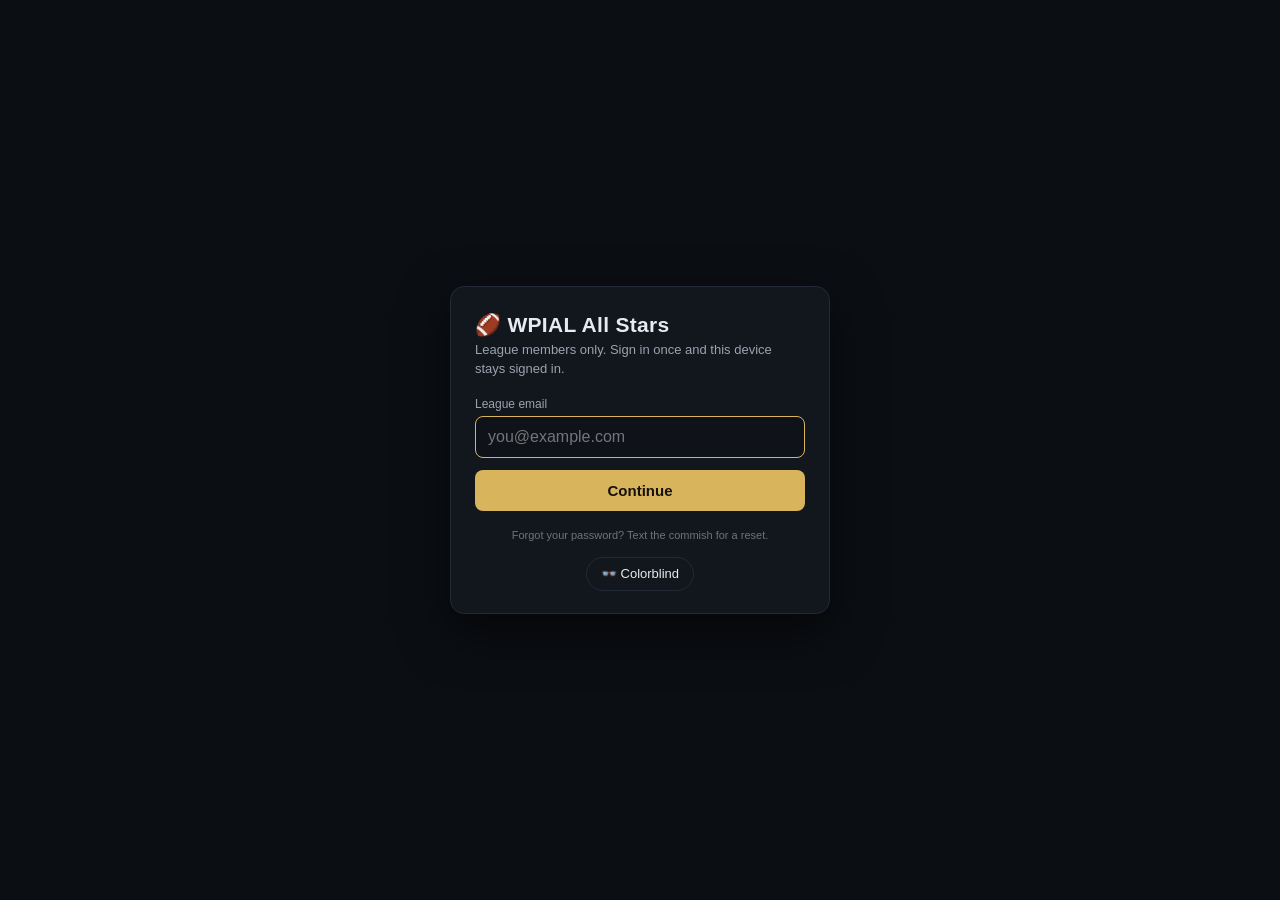
==== board.html @ cf210158 "loadhistory" ====
<!DOCTYPE html>
<html lang="en">
<head>
<meta charset="UTF-8">
<meta name="viewport" content="width=device-width, initial-scale=1.0">
<title>WPIAL All Stars</title>
<!-- theme.css owns every colour token on this site. This page used to define its
     own :root here — orange accent, blue accent2 — which is why the homepage and
     the draft board looked like two different products. Do not re-add one. -->
<link rel="stylesheet" href="theme.css">
<!-- Not deferred, on purpose: it sets html.colorblind before <body> exists, so
     the palette is already right at first paint. -->
<script src="cbmode.js"></script>
<style>
  *{box-sizing:border-box;}
  body{margin:0;background:var(--bg);color:var(--text);font-family:-apple-system,Segoe UI,Roboto,Helvetica,Arial,sans-serif;}
  header{padding:28px 20px 18px;text-align:center;border-bottom:1px solid var(--line);}
  header h1{margin:0;font-size:28px;letter-spacing:0.5px;}
  header p{margin:6px 0 0;color:var(--muted);font-size:14px;}
  nav{display:flex;justify-content:center;gap:6px;flex-wrap:wrap;padding:14px 10px;border-bottom:1px solid var(--line);}
  nav button{background:none;border:1px solid var(--line);color:var(--text);padding:8px 14px;border-radius:20px;font-size:13px;cursor:pointer;}
  nav button.active{background:var(--accent);border-color:var(--accent);color:var(--accent-ink);font-weight:600;}
  section{max-width:1100px;margin:0 auto;padding:24px 16px 60px;display:none;}
  section.active{display:block;}
  h2{font-size:20px;margin:0 0 4px;}
  .sub{color:var(--muted);font-size:13px;margin:0 0 20px;}
  .grid{display:grid;grid-template-columns:repeat(auto-fit,minmax(260px,1fr));gap:16px;}
  .card{background:var(--card);border:1px solid var(--line);border-radius:10px;padding:14px 16px;}
  .card h3{margin:0 0 10px;font-size:16px;border-bottom:1px solid var(--line);padding-bottom:8px;}
  /* The signed-in owner's roster card. --mine-accent is set per card from the franchise
     accent when it clears 3:1 against the card, and falls back to the site accent when it
     does not, so this can never render as an unreadable chip. The word "Your team" — not
     the ring — is what says whose card it is; color never carries meaning alone here. */
  .card.mine{border-color:var(--mine-accent,var(--accent));box-shadow:inset 0 0 0 1px var(--mine-accent,var(--accent));}
  .mine-strip{display:flex;align-items:center;gap:8px;margin:0 0 10px;}
  .mine-chip{flex:0 0 auto;font-size:10px;font-weight:700;letter-spacing:0.6px;text-transform:uppercase;
    padding:2px 8px;border-radius:999px;background:var(--mine-accent,var(--accent));color:var(--mine-ink,var(--accent-ink));}
  .mine-rule{flex:1 1 auto;height:1px;background:var(--mine-accent,var(--accent));opacity:0.4;}
  .row{display:flex;gap:8px;padding:5px 0;font-size:13px;border-bottom:1px solid #1d232b;}
  .row:last-child{border-bottom:none;}
  .rnd{color:var(--muted);width:26px;flex-shrink:0;}
  .players{flex:1;display:flex;flex-wrap:wrap;gap:4px;}
  .players.conflict{background:var(--conflict);border:1px dashed var(--conflict-line);border-radius:6px;padding:2px 6px;}
  .player{cursor:pointer;padding:2px 6px;border-radius:5px;transition:background .15s;}
  .player:hover{background:#22282f;}
  .player.pinged{background:var(--accent);color:var(--accent-ink);font-weight:600;}
  .empty{color:#4a525c;font-style:italic;}
/* Week navigator. The selected pill is FILLED and the live week keeps a ● glyph whether or
   not it is selected — both readable in greyscale, per the site rule that colour never
   carries meaning alone. The arrows sit together beside the label rather than being pushed to
   opposite edges, which on a wide card puts a thumb-width control a screen from its pair. */
.wknav{display:flex;flex-direction:column;gap:8px;margin-top:14px;}
.wknav-top{display:flex;align-items:center;gap:8px;}
.wknav-top b{font-size:15px;min-width:76px;}
.wknav-top button{background:none;border:1px solid var(--line);color:var(--text);
  border-radius:6px;padding:3px 10px;font-size:14px;line-height:1.3;cursor:pointer;}
.wknav-top button:hover:not([disabled]){border-color:var(--accent);}
.wknav-top button[disabled]{opacity:.3;cursor:default;}
.wknav-top button:focus-visible,.wkpill:focus-visible{outline:2px solid var(--accent2);outline-offset:2px;}
.wknav-note{font-size:11.5px;color:var(--muted);}
.wkpills{display:flex;gap:6px;overflow-x:auto;padding-bottom:2px;scrollbar-width:none;}
.wkpills::-webkit-scrollbar{display:none;}
.wkpill{flex:0 0 auto;background:none;border:1px solid var(--line);color:var(--text);
  border-radius:20px;padding:4px 11px;font-size:12.5px;cursor:pointer;white-space:nowrap;}
.wkpill.on{background:var(--accent);border-color:var(--accent);color:var(--accent-ink);font-weight:700;}
.wkpill .liveglyph{font-size:9px;vertical-align:middle;margin-right:3px;}
.spotlight-grid{display:grid;grid-template-columns:repeat(auto-fit,minmax(220px,1fr));gap:10px;margin-top:10px;}
/* The card wears the two franchises. Two stacked background images: the owners' colors
   split underneath, a scrim over the top. The scrim is not decoration — it is what holds
   --text and --muted at their designed contrast no matter which two colors collide here, so
   a pale gold and a near-black can share a card without either washing the score out.
   Bryan's call to let identity take the backdrop; see the build doc on memo 5.3, which
   lists card backgrounds as a never. */
.spotlight{border:1px solid var(--line);border-radius:8px;padding:10px 12px;
  background-image:
    linear-gradient(180deg,rgba(13,17,23,.78),rgba(13,17,23,.91)),
    linear-gradient(100deg,var(--ca,#11151b) 0 42%,var(--cb,#11151b) 58% 100%);}
.spotlight-row{display:flex;justify-content:space-between;align-items:center;font-size:14px;padding:3px 0;gap:8px;}
.spotlight-row .nm{font-weight:600;}
.spotlight-row .sc{color:var(--muted);font-variant-numeric:tabular-nums;}
.spotlight-row.final .sc{color:var(--text);font-weight:600;}
.spotlight-vs{text-align:center;color:var(--muted);font-size:11px;margin:2px 0;}
.spotlight-top{font-size:11px;color:var(--muted);margin-top:2px;}
  .spotlight-h2h{font-size:11px;color:var(--muted);margin-top:6px;padding-top:6px;border-top:1px dashed var(--line);text-align:center;}
  /* GOTCHA 32: an <a class="spotlight"> inherits `a{color:var(--accent2)}` and repaints
     every team name gold, which reads as "these are all links" and fights the ✓ winner
     mark. Reset the inherited link paint and carry the affordance on the hover border
     plus the caption below instead. */
  a.spotlight-link{display:block;color:inherit;text-decoration:none;transition:border-color .12s ease;}
  a.spotlight-link:hover{border-color:var(--accent);}
  a.spotlight-link:focus-visible{outline:2px solid var(--accent2);outline-offset:2px;}
  .spotlight-go{margin-top:7px;padding-top:6px;border-top:1px dashed var(--line);
    text-align:center;font-size:10.5px;letter-spacing:.6px;color:var(--accent2);}
  /* ---- Projected-winner jerseys ----
     The jersey is the projection: the bigger one is the favorite. Size is a real visual
     channel, but it is never the ONLY channel — the percentage is always printed next to
     it, so the call is readable at a glance and unambiguous when you look. */
  .spot-kits{display:flex;align-items:flex-end;justify-content:center;gap:26px;
             margin:2px 0 8px;min-height:86px;}
  .spot-kit{display:flex;flex-direction:column;align-items:center;gap:3px;width:72px;}
  .spot-kit .kit{display:block;}
  .spot-kit.lost{opacity:.4;filter:saturate(.3);}
  /* Compact field — the same object as the matchup header, at card scale. End zones are the
     owners' colors (identity); the ball is the probability (state). Nothing here is
     color-only: the percentage and the team are printed underneath. */
  .spot-field{display:flex;height:20px;border-radius:5px;overflow:hidden;
              border:1px solid rgba(255,255,255,.16);margin:0 0 5px;}
  .sez{flex:0 0 12%;min-width:13px;background:var(--sc,#2a3140);}
  .sturf{flex:1 1 auto;position:relative;min-width:0;
         background:repeating-linear-gradient(90deg,transparent 0 calc(10% - 1px),
                    rgba(255,255,255,.18) calc(10% - 1px) 10%),
                    linear-gradient(180deg,#1b3a27,#142c1e);}
  .slos{position:absolute;top:0;bottom:0;width:2px;background:var(--accent);transform:translateX(-1px);}
  .sball{position:absolute;top:50%;transform:translate(-50%,-50%);width:17px;line-height:0;}
  .sball svg{display:block;width:100%;height:auto;}
  .spot-odds{font-size:10.5px;color:var(--muted);text-align:center;margin:0 0 6px;
             font-variant-numeric:tabular-nums;}
  .spot-odds b{color:var(--text);font-weight:700;}
  #history .card{margin-bottom:14px;}
  textarea{width:100%;min-height:140px;background:#0f1319;border:1px dashed var(--line);color:var(--muted);border-radius:8px;padding:12px;font-size:13px;font-family:inherit;}
  #board .card{margin-bottom:12px;}
  .tip-ideas{list-style:none;margin:0 0 10px;padding:0;display:flex;flex-direction:column;gap:4px;}
  .tip-ideas li{font-size:12px;color:var(--muted);font-style:italic;}
  .tip-ideas li::before{content:"\2022  ";color:var(--accent);font-style:normal;}
  .placeholder{color:var(--muted);font-size:13px;line-height:1.6;}
  .badge{display:inline-block;background:var(--accent2);color:#04121f;font-size:11px;font-weight:700;padding:2px 8px;border-radius:10px;margin-left:8px;vertical-align:middle;}
  footer{text-align:center;color:var(--muted);font-size:12px;padding:24px;border-top:1px solid var(--line);}

  .cemetery{display:grid;grid-template-columns:repeat(auto-fit,minmax(200px,1fr));gap:20px;padding:10px 0 4px;}
  .tombstone{background:linear-gradient(180deg,#3a3f47,#2c3036);border:1px solid #454b53;border-radius:50px 50px 8px 8px;padding:24px 16px 18px;text-align:center;position:relative;box-shadow:inset 0 0 0 1px rgba(255,255,255,0.03);}
  .tombstone .rip{font-size:10px;letter-spacing:2px;color:#8b9099;margin-bottom:8px;}
  .tombstone .stone-name{font-size:15px;font-weight:500;color:var(--text);margin-bottom:10px;line-height:1.4;}
  .tombstone .stone-line{width:32px;height:1px;background:#565c65;margin:0 auto 10px;}
  .tombstone .stone-detail{font-size:11px;color:var(--muted);line-height:1.7;}
  .tombstone .stone-wins{font-size:18px;font-weight:500;color:#c9cdd3;margin:6px 0;}
  .tombstone::before{content:"";position:absolute;bottom:-10px;left:50%;transform:translateX(-50%);width:60%;height:10px;background:#1a1d21;border-radius:50%;filter:blur(2px);opacity:0.5;}

  .ribbon{margin:8px 0 0;padding:10px 12px;background:#0f1319;border-left:2px solid var(--accent);border-radius:0 8px 8px 0;}
  .ribbon .lineage{font-size:12px;color:var(--muted);line-height:1.6;}
  .ribbon .lineage b{color:var(--text);font-weight:500;}
  .ribbon .honors{margin-top:6px;display:flex;gap:6px;flex-wrap:wrap;}
  .honor{display:inline-flex;align-items:center;gap:4px;font-size:11px;background:#1c2129;border:1px solid var(--line);border-radius:12px;padding:2px 9px;color:#d8b45c;}
  .honor.og{color:#7fc4ff;}

  .feed-profile{display:flex;gap:14px;align-items:center;}
  .feed-avatar{width:56px;height:56px;border-radius:50%;background:linear-gradient(135deg,#f0d488,#c9a24b);display:flex;align-items:center;justify-content:center;font-size:24px;flex-shrink:0;}
  .feed-name{font-size:17px;font-weight:700;display:flex;align-items:center;gap:5px;}
  .feed-check{color:var(--accent2);font-size:14px;}
  .feed-handle{color:var(--muted);font-size:13px;}
  .feed-bio{font-size:13px;color:var(--muted);margin-top:10px;line-height:1.6;}
  .gelly-strip{display:flex;gap:10px;align-items:center;padding:2px 0 18px;}
  .gelly-strip-avatar{width:34px;height:34px;border-radius:50%;background:linear-gradient(135deg,#f0d488,#c9a24b);display:flex;align-items:center;justify-content:center;font-size:14px;flex-shrink:0;}
  .gelly-strip-text{font-size:13px;color:var(--muted);line-height:1.5;}
  .gelly-strip-text b{color:var(--text);font-size:14px;}
  .tip-card{background:var(--card);border:1px solid var(--line);border-radius:10px;padding:14px 16px;margin-bottom:12px;}
  .tip-card summary{cursor:pointer;font-weight:600;font-size:14px;list-style:revert;color:var(--text);}
.tip-card summary::marker{color:var(--accent);}.tip-card[open] summary{margin-bottom:10px;}.tweet{display:flex;gap:12px;padding:14px 0;border-bottom:1px solid #1d232b;}.tweet:last-child{border-bottom:none;}
  .tweet.threaded{border-bottom:none;padding:0 0 2px;}
  .tweet-avatar{width:38px;height:38px;border-radius:50%;background:linear-gradient(135deg,#f0d488,#c9a24b);flex-shrink:0;display:flex;align-items:center;justify-content:center;font-size:16px;}
  .tweet-col{display:flex;flex-direction:column;align-items:center;flex-shrink:0;}
  .tweet-connector{width:2px;flex:1;background:var(--line);margin:4px 0;min-height:14px;}
  .tweet-body{flex:1;min-width:0;}
  .tweet-head{display:flex;gap:6px;align-items:center;flex-wrap:wrap;font-size:13px;}
  .tweet-head b{color:var(--text);}
  .tweet-head .handle,.tweet-head .time{color:var(--muted);}
  .tweet-text{font-size:14px;line-height:1.5;margin:4px 0 8px;}
  .tweet-stats{display:flex;gap:22px;color:var(--muted);font-size:12px;}
  .thread-tag{font-size:11px;letter-spacing:.5px;text-transform:uppercase;color:var(--accent);font-weight:700;margin-bottom:12px;}
  .thread-tag.muted{color:var(--muted);}

  .tip-fab{position:fixed;bottom:22px;right:22px;width:56px;height:56px;border-radius:50%;background:var(--accent);color:var(--accent-ink);border:none;font-size:24px;cursor:pointer;box-shadow:0 4px 16px rgba(0,0,0,0.45);z-index:500;display:flex;align-items:center;justify-content:center;transition:transform .15s;}
  /* [hidden] loses to display:flex, so it has to be said explicitly. */
  .tip-fab[hidden]{display:none;}
  .tip-fab:hover{transform:scale(1.08);}
  .tip-fab:active{transform:scale(0.96);}
  .modal-overlay{position:fixed;inset:0;background:rgba(0,0,0,0.6);display:none;align-items:center;justify-content:center;z-index:600;padding:20px;}
  .modal-overlay.open{display:flex;}
  /* max-height + its own scroll, rather than overflow on the overlay: the overlay is a
     centering flex container, and a flex item taller than an `align-items:center` parent
     overflows in BOTH directions with the top unreachable even when the parent scrolls.
     Capping the card keeps centering honest and lets the card scroll inside itself.
     Without this, a phone in landscape (~300px of viewport against a ~350px card) clipped
     the × off the top and the Submit tip button off the bottom, with no way to reach
     either — the tip could be typed and never sent. */
  .modal-card{background:var(--card);border:1px solid var(--line);border-radius:12px;padding:20px;max-width:440px;width:100%;position:relative;max-height:calc(100vh - 40px);overflow-y:auto;}
  .modal-card h3{margin:0 0 8px;font-size:16px;}
  .modal-close{position:absolute;top:10px;right:12px;background:none;border:none;color:var(--muted);font-size:22px;line-height:1;cursor:pointer;padding:4px;}
  .modal-close:hover{color:var(--text);}.quote-block{border:1px solid var(--line);border-radius:10px;padding:10px 12px;margin:6px 0 8px;background:#0f1319;}.quote-label{font-size:11px;color:var(--muted);text-transform:uppercase;letter-spacing:.4px;margin-bottom:4px;font-weight:700;}.quote-text{font-size:13px;color:var(--text);line-height:1.5;font-style:italic;}
.feed-skeleton{padding:2px 0;}
.skel-row{display:flex;gap:10px;padding:14px 16px;border-bottom:1px solid var(--line);}
.skel-row:last-child{border-bottom:none;}
.skel-avatar{width:36px;height:36px;border-radius:50%;flex-shrink:0;background:linear-gradient(90deg,#1d232b 25%,#262d37 37%,#1d232b 63%);background-size:400% 100%;animation:skel-shimmer 1.4s ease infinite;}
.skel-lines{flex:1;display:flex;flex-direction:column;gap:8px;justify-content:center;}
.skel-line{height:10px;border-radius:5px;background:linear-gradient(90deg,#1d232b 25%,#262d37 37%,#1d232b 63%);background-size:400% 100%;animation:skel-shimmer 1.4s ease infinite;}
.skel-line.w40{width:40%;}
.skel-line.w60{width:60%;}
.skel-line.w90{width:90%;}
@keyframes skel-shimmer{0%{background-position:100% 0;}100%{background-position:0 0;}}

  .wire-card{background:#f5f1e6;border:1px solid #c9c2ae;border-radius:10px;margin-bottom:12px;padding:22px 26px;color:#1c2333;font-family:Georgia,'Times New Roman',serif;}
  .wire-masthead{text-align:center;border-bottom:3px double #1c2333;padding-bottom:10px;}
  .wire-brand{font-size:19px;font-weight:700;letter-spacing:2.5px;text-transform:uppercase;color:#1c2333;}
  .wire-tagline{font-size:10px;letter-spacing:3px;text-transform:uppercase;color:#8a8266;margin-top:4px;}
  .wire-dateline{display:flex;justify-content:space-between;align-items:center;font-size:11px;text-transform:uppercase;letter-spacing:1.5px;color:#6d6650;border-bottom:1px solid #c9c2ae;padding:8px 0;margin-bottom:14px;}
  .wire-edition{background:#1c2333;color:#f5f1e6;padding:2px 10px;font-size:10px;letter-spacing:2px;}
  .wire-title{font-size:19px;font-weight:700;line-height:1.3;margin:0 0 12px;color:#1c2333;}
  .wire-body p{font-size:14px;line-height:1.65;margin:0 0 12px;}
  .wire-body strong{color:#7a1f1f;}
  .wire-body a{color:#7a1f1f;}
  .wire-body hr{border:0;border-top:1px solid #c9c2ae;margin:16px 0;}
  .wire-sources{font-size:11px;color:#8a8266;border-top:1px solid #c9c2ae;padding-top:8px;margin-top:14px;line-height:1.6;}
  .wire-archive{text-align:center;margin-top:12px;}
  .wire-archive button{font-family:inherit;background:none;border:1px solid #1c2333;color:#1c2333;padding:6px 18px;letter-spacing:1.5px;text-transform:uppercase;font-size:10px;cursor:pointer;border-radius:0;}

  @media (max-width:700px){.team-logo-badge{width:26px;height:26px;margin-right:6px;}}

  .player.keeper{border:1px solid #d8b45c;background:#2a230f;color:#e8c97a;font-weight:600;border-radius:6px;}
  .player.keeper::before{content:"\2B50 ";font-size:10px;}
.team-logo-badge{display:inline-flex;vertical-align:middle;margin-right:8px;width:30px;height:30px;flex-shrink:0;}
    .team-logo-badge svg{width:100%;height:100%;display:block;}

  /* ---- Rules tab ----
     Every article of the constitution is a <details>, closed by default. On a
     phone the whole thing is then a short list of headings instead of six
     screens of legalese, and <details> is native — no JS, keyboard-operable and
     findable by the browser's own find-on-page. */
  .rules-note{background:var(--panel2,var(--card));border:1px solid var(--accent);
    border-left:4px solid var(--accent);border-radius:8px;padding:11px 14px;margin:0 0 18px;
    font-size:13.5px;line-height:1.5;}
  .rules-card{margin-bottom:16px;}
  .rules-card h3{font-size:17px;}
  .rules-h4{font-size:12px;letter-spacing:1.2px;text-transform:uppercase;color:var(--muted);
    margin:20px 0 9px;font-weight:700;}
  .rules-list{margin:0;padding-left:22px;font-size:13.5px;line-height:1.65;}
  .rules-list li{margin-bottom:9px;}
  .rules-list li b{color:var(--accent2);font-weight:600;}
  .rv-grid{display:grid;grid-template-columns:repeat(auto-fill,minmax(112px,1fr));gap:6px;}
  .rv{border:1px solid var(--line);border-radius:6px;padding:5px 9px;font-size:12px;color:var(--muted);}
  .rv b{color:var(--accent);font-size:12.5px;margin-right:6px;}
  .lineup-grid{display:grid;grid-template-columns:repeat(auto-fill,minmax(128px,1fr));gap:7px;}
  .lu{border:1px solid var(--line);border-radius:7px;padding:8px 11px;font-size:13px;font-weight:600;}
  .lu b{color:var(--accent);font-size:16px;margin-right:7px;}
  .lu span{display:block;font-size:10.5px;color:var(--muted);font-weight:400;margin-top:1px;}
  .rules-fine{font-size:11.5px;color:var(--muted);line-height:1.6;margin:11px 0 0;}
  .rules-src{border-top:1px solid var(--line);padding-top:11px;margin-top:18px;}
  .rules-det{border:1px solid var(--line);border-radius:8px;margin-top:9px;overflow:hidden;}
  .rules-det > summary{cursor:pointer;padding:11px 14px;font-size:13.5px;font-weight:600;
    list-style:none;display:flex;align-items:center;gap:9px;}
  .rules-det > summary::-webkit-details-marker{display:none;}
  /* The twisty is a glyph, not a colour — the row has to read closed-vs-open in
     grayscale and in colorblind mode alike. */
  .rules-det > summary::before{content:"\25B8";color:var(--accent);font-size:11px;
    transition:transform .15s ease;display:inline-block;}
  .rules-det[open] > summary::before{transform:rotate(90deg);}
  .rules-det > summary:hover{color:var(--accent2);}
  .rules-det-body{padding:2px 14px 13px;font-size:13px;line-height:1.65;color:var(--text);
    border-top:1px solid var(--line);}
  .rules-det-body p{margin:10px 0;}
  .rules-det-body b{color:var(--accent2);font-weight:600;}
  .rules-det-body ol{padding-left:20px;margin:10px 0;}
  .rules-det-body ol li{margin-bottom:6px;}

  /* ---- Colorblind mode (the Wadi Accessibility Initiative) ----
     The token swap, the toggle's styling and the link-underline rules all moved
     to theme.css, so every page gets them rather than just this one. What stays
     here is only what is specific to this page's own components. */
  body.colorblind .player.keeper{border-color:#F0E442;background:#2b290f;color:#F0E442;}
  body.colorblind .honor{color:#F0E442;}
  body.colorblind .honor.og{color:#56B4E9;}

  #cbGag{position:fixed;inset:0;z-index:900;background:var(--bg);display:none;align-items:center;justify-content:center;text-align:center;padding:24px;cursor:pointer;}
  #cbGag.show{display:flex;}
  .cb-gag-inner{max-width:520px;animation:cbPop .45s cubic-bezier(.18,1.4,.4,1);}
  .cb-gag-inner svg{width:min(320px,80vw);height:auto;display:block;margin:0 auto;}
  .cb-gag-title{font-size:46px;font-weight:800;color:var(--accent);margin:16px 0 8px;letter-spacing:1px;animation:cbShake .5s ease .5s 2;}
  .cb-gag-sub{color:var(--muted);font-size:14px;line-height:1.6;}
  .cb-gag-skip{color:#4a525c;font-size:11px;margin-top:14px;}
  @keyframes cbPop{0%{transform:scale(.6);opacity:0;}100%{transform:scale(1);opacity:1;}}
  @keyframes cbShake{0%,100%{transform:rotate(0);}25%{transform:rotate(-2deg);}75%{transform:rotate(2deg);}}
      /* ---- NFL week card (schedule tab) ---- */
  .nflwk-legend{display:flex;flex-wrap:wrap;gap:8px;align-items:center;font-size:12.5px;color:var(--muted);margin:10px 0 4px;}
  /* Each chip and its label are ONE flex item. They were bare text nodes beside the chips,
     which flex turns into separate anonymous items — so the line could wrap between the O
     chip and the word "Out", which is exactly what it did on a phone. */
  .nflwk-legend .lg{display:inline-flex;align-items:center;gap:5px;white-space:nowrap;}
  .nflwk-slot{margin:16px 2px 8px;font-size:12.5px;font-weight:700;text-transform:uppercase;letter-spacing:.08em;color:var(--muted);}
  .nflwk-game{background:var(--bg);border:1px solid var(--line);border-radius:8px;padding:10px 12px;margin-bottom:10px;}
  .nflwk-head{display:flex;flex-wrap:wrap;gap:4px 10px;align-items:baseline;}
  .nflwk-head b{font-size:16px;}
  .nflwk-head .mt{color:var(--muted);font-size:12.5px;}
  .nflwk-badges{display:flex;flex-wrap:wrap;gap:5px;margin-top:7px;}
  /* minmax(0,1fr), NOT 1fr. `1fr` is shorthand for minmax(auto,1fr), and an `auto` minimum
     floors the track at its min-content width — so one long player row pushed this grid to
     536px inside a 390px phone and clipped the Avail chips off the right edge. The 0 minimum
     lets the track shrink and hands the truncation back to .nm's ellipsis, where it belongs. */
  .nflwk-cols{display:grid;grid-template-columns:minmax(0,1fr) minmax(0,1fr);gap:0 14px;margin-top:8px;}
  @media(max-width:640px){.nflwk-cols{grid-template-columns:minmax(0,1fr);}}
  /* Same reason, one level down: a flex item will not shrink below its content unless told. */
  .nflwk-side{min-width:0;}
  .nflwk-side .tm{font-size:12.5px;font-weight:700;text-transform:uppercase;letter-spacing:.05em;color:var(--muted);margin:6px 0 4px;}
  .nflwk-plr{display:flex;align-items:center;gap:7px;padding:3px 0;font-size:15px;min-height:25px;min-width:0;}
  .nflwk-plr .ps{flex:0 0 34px;font-size:11.5px;font-weight:700;color:var(--muted);}
  .nflwk-plr .nm{flex:1 1 auto;min-width:0;overflow:hidden;text-overflow:ellipsis;white-space:nowrap;}
  .nflwk-plr .ow{font-size:11.5px;color:var(--accent2);max-width:36%;overflow:hidden;text-overflow:ellipsis;white-space:nowrap;}
  /* On a phone 36% of the row turns "Return of The Mac" into "Return of The M…" — which
     names nobody — while squeezing the player's own name. So the row carries BOTH labels and
     the viewport picks one: the full name where it fits, a short form where it does not.
     Truncating to a prefix was the worst of the three options. */
  .nflwk-plr .ow .short{display:none;}
  @media(max-width:640px){
    .nflwk-plr .ow{max-width:88px;}
    .nflwk-plr .ow .full{display:none;}
    .nflwk-plr .ow .short{display:inline;}
  }
  .nflwk-plr.avail .nm,.nflwk-plr.avail .ps{color:var(--muted);}
  .nflwk-plr.out .nm{text-decoration:line-through;opacity:.55;}
  /* colorblind-safe: letters always shown; severity = outline vs solid */
  .nflwk-chip{flex:0 0 auto;font-size:11.5px;font-weight:800;border-radius:4px;padding:0 6px;line-height:18px;}
  .nflwk-chip.q{color:#e6a23c;border:1.5px solid #e6a23c;background:transparent;}
  .nflwk-chip.d{color:#0d1117;background:#e07b39;border:1.5px solid #e07b39;}
  .nflwk-chip.o{color:#fff;background:#b3424a;border:1.5px solid #b3424a;}
  .nflwk-avail{flex:0 0 auto;font-size:10.5px;font-weight:700;color:var(--muted);border:1px dashed var(--muted);border-radius:4px;padding:0 4px;line-height:14px;}
  .nflwk-plr .fp{flex:0 0 auto;font-size:13.5px;font-weight:800;color:var(--text);min-width:34px;text-align:right;}
  .nflwk-plr .fp.proj{color:var(--muted);font-weight:600;}
  .nflwk-plr .fp.proj::before{content:'proj ';font-size:9px;font-weight:600;}
  .nflwk-statline{font-size:11.5px;color:var(--muted);padding:0 0 4px 41px;margin-top:-2px;}
  .nflwk-head .mt.live{color:#3fb950;font-weight:700;}
  .nflwk-slot.live{color:#3fb950;}
  body.colorblind .nflwk-chip.q{color:#F0E442;border-color:#F0E442;}
  body.colorblind .nflwk-chip.d{color:#0d1117;background:#E69F00;border-color:#E69F00;}
  body.colorblind .nflwk-chip.o{color:#fff;background:#D55E00;border-color:#D55E00;}
  body.colorblind .nflwk-plr .ow{color:#56B4E9;}
  /* ---- Standings table ---- */
  .standings-scroll{overflow-x:auto;}
  .standings-table{width:100%;border-collapse:collapse;font-size:15px;white-space:nowrap;}
  .standings-table th{font-size:12px;font-weight:700;text-transform:uppercase;letter-spacing:.05em;color:var(--muted);border-bottom:1px solid var(--line);padding:6px 8px;text-align:right;}
  .standings-table td{padding:7px 8px;border-bottom:1px solid var(--line);text-align:right;}
  .standings-table tr:last-child td{border-bottom:none;}
  .standings-table .tm{text-align:left;font-weight:600;}
  /* Same reasoning as the scoreboard card: the team name must stay --text so the column
     does not read as ten gold links. The underline on hover is the affordance. */
  .standings-table .tm-link{color:inherit;text-decoration:none;}
  .standings-table .tm-link:hover{text-decoration:underline;text-decoration-color:var(--accent2);}
  .standings-table .tm-link:focus-visible{outline:2px solid var(--accent2);outline-offset:2px;}
  .standings-table .rk{text-align:right;color:var(--muted);width:26px;}
  .standings-table td.pos{color:#3fb950;}
  .standings-table td.neg{color:#f85149;}
  .standings-table tbody tr:hover{background:rgba(255,255,255,.03);}
  .standings-legend{display:flex;flex-direction:column;gap:6px;margin-top:12px;padding-top:10px;border-top:1px solid var(--line);font-size:12.5px;color:var(--muted);}
  .standings-legend b{color:var(--text);font-weight:600;}
  .standings-table .th-sub{display:block;font-size:10.5px;font-weight:500;text-transform:none;letter-spacing:0;color:var(--muted);white-space:normal;max-width:120px;line-height:1.25;margin-top:2px;}
</style>
<!-- Cloudflare Web Analytics -->
<script type='module' src='https://static.cloudflareinsights.com/beacon.min.js' data-cf-beacon='{"token": "d6f258a2e69e49c9ab652c37c8503de2"}'></script>
<!-- End Cloudflare Web Analytics -->
<script src="env.js"></script>
<script src="franchise.js"></script>
<script src="matchrow.js"></script>
<script src="auth.js"></script>
<script src="keepers.js"></script>
<script src="sitenav.js"></script>
</head>
<body>

<header>
  <h1>WPIAL All Stars</h1>
  <p>2026 keeper board &middot; click any player to signal interest</p>
</header>


<!-- This nav is HARDCODED and the inline script below binds `nav button[data-tab]`
     to it. Rename a label freely; do not rebuild the element, and do not remove a
     data-tab without removing its <section> (gotcha 33-B).

     Two things that used to live here have moved out:
       - 🏈 Draftboard and Depth Chart are injected by sitenav.js, from the same
         NAV array every other page reads, so the bar can never disagree with
         itself again.
       - 👓 Colorblind mode is in the identity menu under "View options". As a
         filled yellow pill it was the loudest element on the page, which is the
         wrong rank for a set-once preference sitting next to a draft. -->
<nav>
  <!-- The Gelly Feed tab was REMOVED 2026-08-20 (Bryan: "I don't want to see the
       gelly tab anywhere. Gelly is now in League News."). The feed lives on the
       paper (index.html), in the rail; sitenav.js injects the League News chip
       into this <nav>. Per gotcha 33-B the tab's whole section left with it, and
       Rosters is now the default tab — which matches every board.html#<tab> link
       the injected strips already emit. -->
  <button data-tab="rosters" class="active">Rosters and Round Values</button>
  <button data-tab="schedule">2026 NFL Schedule</button>
  <button data-tab="scoreboard">Scoreboard</button>
  <button data-tab="standings">Standings</button>
  <button data-tab="rules">Rules</button>
  <button data-tab="history">League History</button>
</nav>

<section id="rosters" class="active">
  <h2>Rosters and Round Values <span class="srcbadge" title="Round values and keeper declarations live in the league sheet. Team names are synced from ESPN every hour, so a rename in the ESPN app shows up here.">Data: <b>League sheet + ESPN</b></span></h2>
  <!-- Keeper declaration lives HERE, on the roster card it applies to (keepers.js
       decorates each card). There is deliberately no separate Keepers tab: the
       decision and the data it rests on are the same screen, and a second tab
       would have shown the same ten cards again. -->
  <p class="sub">Round value = what it costs to keep that player in the 2026 draft. Dashed red box = two players competing for the same round, owner has to pick one. &#11088; Gold = a declared 2026 keeper. Declare your own keepers on your card. Click a name to flag interest &mdash; this powers the league buzz reports.</p>
  <div class="grid" id="teamGrid"></div>
</section>

<!-- ============================================================================
     RULES
     Source: two documents in the commissioner's Drive —
       "Keeper rules.docx"            (modified 2020-08-25)
       "Fantasy Football Constitution.docx" (2022-07-11, adopted 2019-08-14)

     REDACTED ON PURPOSE. This repo is PUBLIC and page data is baked into static
     HTML, so view-source defeats the login gate. The constitution as written
     carries every manager's real name and the commissioner's phone number. Those
     are removed here and nowhere else — the Drive originals are untouched.

     Article IV's manager roster was ALSO four years stale (it lists managers and
     team names that no longer exist), so publishing it would have been both a
     privacy leak and wrong.
     ========================================================================= -->
<section id="rules">
  <h2>Rules</h2>
  <p class="sub">The keeper system and the league constitution. Keeper rules are what you need before Aug 30; the constitution is the long version.</p>

  <div class="rules-note">
    <!-- The weekday is derived, not decorative: Aug 29 2026 is a SATURDAY. This read
         "Friday" until 2026-08-16. People navigate by the day name, so a wrong one sends
         an owner to the wrong calendar square — and this is the only place on the page
         the lock is stated in words. If the date ever moves, check the weekday with a
         calendar, not with the last edit. -->
    <b>Keeper deadline: Saturday, Aug 29 at 5:30 PM Mountain</b> &mdash; 24 hours before the draft. Keeper selections may be changed up to that point and not after.
  </div>

  <div class="card rules-card">
    <h3>Keeper system</h3>

    <ol class="rules-list">
      <li>A player can only be kept the following year if he is <b>on your roster at the end of the season</b>.</li>
      <li>When a player is drafted, his <b>round value is locked for the year</b> and cannot be altered. If he leaves your roster by drop or trade, he keeps that round value for the rest of the season.</li>
      <li>Keeping a player <b>costs you that draft round</b>. Draft him in the 4th this year and keep him, and you have no 3rd-round pick next year.</li>
      <li>Free agent pickups are assigned a round value from their <b>projected half-PPR rank</b> for the upcoming season, on the agreed list below.</li>
      <li>If a draft pick is traded away, the team that traded it <b>forfeits its ability to keep anyone in that round</b>. The other team must trade a pick back to balance the selections.</li>
      <li><b>No team may keep two players in the same round</b> &mdash; keepers or franchise tags &mdash; even if it holds multiple picks in that round.</li>
      <li>A <b>franchise tag</b> locks a player at that round for the following draft, and he may then be kept for a maximum of one more year.</li>
      <li>A player traded during the <b>off-season</b> must be kept by the team that receives him.</li>
      <li>Teams may keep <b>up to 5 players</b>, or up to <b>4 players plus a franchise tag</b>. If expansion teams are added that year, those numbers drop to 3, or 2 with a tag.</li>
      <li>Keeper selections may be changed <b>up to 24 hours before the draft start time</b>.</li>
    </ol>

    <h4 class="rules-h4">Free agent round values &mdash; projected half-PPR rank</h4>
    <div class="rv-grid">
      <div class="rv"><b>1</b> 1&ndash;10</div>
      <div class="rv"><b>2</b> 11&ndash;20</div>
      <div class="rv"><b>3</b> 21&ndash;30</div>
      <div class="rv"><b>4</b> 31&ndash;40</div>
      <div class="rv"><b>5</b> 41&ndash;50</div>
      <div class="rv"><b>6</b> 51&ndash;60</div>
      <div class="rv"><b>7</b> 61&ndash;70</div>
      <div class="rv"><b>8</b> 71&ndash;80</div>
      <div class="rv"><b>9</b> 81&ndash;90</div>
      <div class="rv"><b>10</b> 91&ndash;100</div>
      <div class="rv"><b>11</b> 101&ndash;110</div>
      <div class="rv"><b>12</b> 111&ndash;120</div>
      <div class="rv"><b>13</b> 121&ndash;130</div>
      <div class="rv"><b>14</b> 131&ndash;140</div>
      <div class="rv"><b>15</b> 141&ndash;150</div>
      <div class="rv"><b>16</b> 151+ &middot; FA</div>
    </div>
  </div>

  <div class="card rules-card">
    <h3>League settings</h3>
    <p class="sub" style="margin-bottom:14px;">From the constitution, Article V. These are the ESPN settings the league actually runs on.</p>

    <!-- The grid below is the WHOLE roster — 10 starters, 6 bench, 2 IR — so the heading
         cannot say "starting lineup". It read "Starting lineup — 16 players, plus 2 IR"
         until 2026-08-16, which contradicted the fine print directly beneath it and told
         an owner checking his lineup that he owed 16 starters. -->
    <h4 class="rules-h4">Roster &mdash; 10 starters, 6 bench, plus 2 IR</h4>
    <div class="lineup-grid">
      <div class="lu"><b>1</b> QB</div>
      <div class="lu"><b>2</b> RB</div>
      <div class="lu"><b>2</b> WR</div>
      <div class="lu"><b>1</b> TE</div>
      <div class="lu"><b>2</b> FLEX <span>RB/WR/TE</span></div>
      <div class="lu"><b>1</b> K</div>
      <div class="lu"><b>1</b> D/ST</div>
      <div class="lu"><b>6</b> Bench</div>
      <div class="lu"><b>2</b> IR <span>injured reserve</span></div>
    </div>
    <p class="rules-fine">10 teams, 16 rounds. Rosters hold <b>16 players</b> at all times during the regular season, plus <b>2 IR spots</b> that do not count against the 16. Any empty spot must be filled within one week. Maximum 3 K and 3 D/ST. A player may not sit in your active lineup more than one week after an IR designation.</p>

    <details class="rules-det">
      <summary>Scoring &mdash; ESPN half PPR</summary>
      <div class="rules-det-body">
        <p class="rules-fine" style="margin-top:0;">ESPN's standard half-PPR scoring. Half a point per reception; one point per 25 passing yards and per 10 rushing or receiving yards.</p>
        <p><b>Passing</b> &mdash; yards 0.04 &middot; TD 4 &middot; interception &minus;2 &middot; 2-pt conversion 2</p>
        <p><b>Rushing</b> &mdash; yards 0.1 &middot; TD 6 &middot; 2-pt conversion 2</p>
        <p><b>Receiving</b> &mdash; yards 0.1 &middot; TD 6 &middot; <b>reception 0.5</b> &middot; 2-pt conversion 2</p>
        <p><b>Kicking</b> &mdash; PAT 1 &middot; FG 0&ndash;49 yds 3 &middot; FG 50+ yds 4</p>
        <p><b>Miscellaneous</b> &mdash; kick return TD 6 &middot; punt return TD 6 &middot; fumble recovered for TD 6 &middot; fumble return TD 6 &middot; fumble lost &minus;2 &middot; 2-pt return 2</p>
        <p><b>Defense / Special teams</b> &mdash; sack 1 &middot; interception 2 &middot; fumble recovered 2 &middot; safety 2 &middot; INT return TD 6 &middot; fumble return TD 6 &middot; blocked punt or FG returned for TD 6 &middot; blocked punt, PAT or FG 2</p>
        <p><b>Points allowed</b> &mdash; 0 pts <b>10</b> &middot; 1&ndash;6 <b>7</b> &middot; 7&ndash;13 <b>4</b> &middot; 14&ndash;17 <b>1</b> &middot; 28&ndash;34 <b>&minus;3</b> &middot; 35&ndash;45 <b>&minus;6</b> &middot; 46+ <b>&minus;10</b></p>
      </div>
    </details>

    <details class="rules-det">
      <summary>Trades, waivers and the deadline</summary>
      <div class="rules-det-body">
        <p>Unlimited trades and add/drops per season. Every proposed trade sits in a <b>two-day review</b>, during which owners vote to allow or reject it. <b>If 50% of owners reject, the commissioner nullifies the trade.</b></p>
        <p>The commissioner may veto a trade that contravenes the constitution or is contrary to the best interests of fantasy football. A veto must be announced within 24 hours and is reviewable.</p>
        <p><b>Trade deadline: Wednesday at 12pm during week 7.</b> No trades in week 7.</p>
        <p><b>Draft picks and "players to be named later" are non-transferable</b> and may not form part of a trade.</p>
        <p>Free agents come through the weekly waiver wire, in reverse standings order &mdash; last place claims first. Each free agent sits on waivers for two days. No season acquisition limit.</p>
      </div>
    </details>

    <details class="rules-det">
      <summary>Playoffs and payouts</summary>
      <div class="rules-det-body">
        <p>Playoffs begin <b>week 14</b>. Three rounds, one week each.</p>
        <p>The <b>six</b> clubs with the highest win percentage qualify. The <b>top two get a first-round bye</b>.</p>
        <p>Ties are broken first by <b>head-to-head</b>, then by <b>total points for</b> in the regular season.</p>
        <p><b>Champion $600 &middot; Runner-up $300 &middot; 3rd place $100.</b> Paid within one week of the championship.</p>
        <p>Buy-in is set by vote each off-season and handled by the commissioner via Venmo. Miss the buy-in date and your club is locked out of its ESPN controls, all drafting privileges and all players are benched &mdash; which counts as Inactivity.</p>
      </div>
    </details>

    <details class="rules-det">
      <summary>The commissioner, and how to overrule him</summary>
      <div class="rules-det-body">
        <p>The commissioner is the chief administrative, dispute-resolution and financial officer of the league. He reviews keeper selections and transactions, rules on interpretations, and may investigate any act alleged not to be in the best interests of fantasy football.</p>
        <p><b>Penalties</b> available to him: a formal warning &middot; a reprimand &middot; reversing or denying a transaction &middot; forfeiting a period of competition &middot; forfeiting a draft pick &middot; reducing waiver priority &middot; suspension or removal &middot; forfeiting annual dues. Any decision carrying a penalty must be posted formally.</p>
        <p><b>Any decision of the commissioner can be overturned.</b> The process:</p>
        <ol>
          <li>Clubs with a direct interest in the outcome are Interested Parties and cannot vote.</li>
          <li><b>One third</b> of eligible clubs must petition for reconsideration, <b>within one week</b> of the decision being posted. Without a petition there is no review.</li>
          <li>If the commissioner declines to reconsider, a vote is held.</li>
          <li>A <b>two-thirds majority</b> of eligible clubs vacates the decision. Anything less and it stands.</li>
        </ol>
        <p>The commissioner serves a minimum term of three years, has no term limit, and is elected by simple majority. No election may be held within 60 days of the draft.</p>
      </div>
    </details>

    <details class="rules-det">
      <summary>Voting</summary>
      <div class="rules-det-body">
        <p>Off-season votes cover the election of a commissioner, the buy-in, the payout schedule, and amendments to the constitution &mdash; including expansion clubs, league settings and draft regulations.</p>
        <p>Most votes are a <b>simple majority</b>. Constitutional amendments need <b>two thirds</b>. Amending during the regular season needs a <b>unanimous</b> vote.</p>
        <p>All votes stay open for <b>3 days</b>. There is no minimum quorum.</p>
      </div>
    </details>

    <details class="rules-det">
      <summary>Roster management and inactivity</summary>
      <div class="rules-det-body">
        <p>Managers must field a complete team at all times.</p>
        <p>A player on Injured Reserve may not stay in your active lineup for more than <b>one week</b> after his IR designation.</p>
        <p><b>Inactive</b> means neglecting both to add or drop players and to roster a full starting lineup. Being inactive for more than <b>two weeks</b> is an offence, and is grounds for permanent suspension.</p>
      </div>
    </details>

    <details class="rules-det">
      <summary>Offences</summary>
      <div class="rules-det-body">
        <p>Conduct beyond a minor contravention. Everyone commits an offence who engages in:</p>
        <p><b>Bribery</b> &mdash; providing value other than in-game value in exchange for in-game value.</p>
        <p><b>Collusion</b> &mdash; agreeing with another party to limit open competition. Assumed in any case where one manager acts for more than one club.</p>
        <p><b>Disrespect</b> &mdash; comments a reasonable person would consider in excess of friendly trash talk.</p>
        <p><b>Harassment</b> &mdash; repeatedly contacting someone after they have asked you not to. It is a defence that the contact was objectively reasonable in tone, content and frequency.</p>
        <p><b>Non-competitive behaviour</b> &mdash; demonstrating an intention not to compete, beyond mere negligence.</p>
        <p><b>Nuisance</b> &mdash; complaining about the league to the point of harassing the commissioner or markedly decreasing everyone else's enjoyment.</p>
        <p><b>General Anti-Avoidance Provision</b> &mdash; conduct not otherwise prohibited but generally acknowledged to be shitty.</p>
        <p>Penalties run up to permanent suspension without refund. The commissioner may appoint a neutral arbitrator or an advisory jury, and must do so if he is himself an interested party. Jury votes are advisory only and may not be secret.</p>
      </div>
    </details>

    <p class="rules-fine rules-src">
      This page is the current rules of record. The keeper system comes from the league keeper rules; league settings, trades, playoffs and offences come from the constitution (adopted 14 August 2019, agreed 7 September 2018). <b>Older copies in Drive are archived and superseded</b> &mdash; several carry a 12-team, 19-round, 1-FLEX league with different scoring, which has not been true for years. Article IV's manager roster and Appendix A's contact details are deliberately not reproduced here: this site is served from a public repository. Buy-ins and payouts go through the commissioner; text him for the details.
    </p>
  </div>
</section>

<section id="history">
  <h2>League history</h2>
  <p class="sub">Seven seasons, seven different champions. Nobody has repeated &mdash; yet.</p>
  <!-- Deliberately NO ESPN badge here. These all-time totals come from hand-maintained
       league records, not from ESPN, and the project's own audit found them wrong for
       nine of ten franchises. An ESPN badge would lend ESPN's authority to numbers ESPN
       never produced — the worst possible outcome for a provenance feature. -->
  <p class="srcnote" style="max-width:none;">
    <b>League records, not ESPN.</b> All-time totals are kept by hand and are still being
    reconciled &mdash; treat the season-by-season results as authoritative and the all-time
    tallies as provisional.
  </p>

  <div class="card">
    <h3>Records worth talking about</h3>
    <div class="row"><div class="players">Best regular season, worst ending: Mud Dogs went 13-1 in 2024... and finished 4th. Didn't win it.</div></div>
    <div class="row"><div class="players">Most decorated franchise: Bindgamer3 &mdash; runner-up 2020, champion 2023, runner-up 2024. Three podium finishes, tied for most in league history, but no one else has two runner-ups to go with a title.</div></div>
    <div class="row"><div class="players">Tied for most podiums: Kweef Farts (champion '19, 3rd '20, 3rd '22) and Return of The Mac (3rd '21, 3rd '23, champion '25) &mdash; 3 apiece, one title each.</div></div>
    <div class="row"><div class="players">Sneaky champs: THE Vagitarians (2020) and Under The InfluWENTZ (2019) both won titles at 6-7.</div></div>
    <div class="row"><div class="players">Worst finish: THE Vagitarians, 2-12 in 2024.</div></div>
  </div>

  <div class="card">
    <h3>Year-by-year champion / runner-up / third</h3>
    <table style="width:100%;border-collapse:collapse;font-size:13px;">
      <tr style="color:var(--muted);text-align:left;"><th style="padding:4px 8px 4px 0;">Year</th><th style="padding:4px 8px;">Champion</th><th style="padding:4px 8px;">2nd</th><th style="padding:4px 8px;">3rd</th></tr>
      <tr><td style="padding:4px 8px 4px 0;">2025</td><td style="padding:4px 8px;">Return of The Mac</td><td style="padding:4px 8px;">Mean Machine</td><td style="padding:4px 8px;">Bijan Mustard</td></tr>
      <tr><td style="padding:4px 8px 4px 0;">2024</td><td style="padding:4px 8px;">Najee Germany (now Drake Draaaake?)</td><td style="padding:4px 8px;">Bindgamer3</td><td style="padding:4px 8px;">Sydney Sweeney's Fat T!ts (now Syd Sweeney's Denim Jeans)</td></tr>
      <tr><td style="padding:4px 8px 4px 0;">2023</td><td style="padding:4px 8px;">Bindgamer3</td><td style="padding:4px 8px;">Wet Chops (now Syd Sweeney's Denim Jeans)</td><td style="padding:4px 8px;">Return of The Mac</td></tr>
      <tr><td style="padding:4px 8px 4px 0;">2022</td><td style="padding:4px 8px;">Mud Dogs</td><td style="padding:4px 8px;">Najee Germany (now Drake Draaaake?)</td><td style="padding:4px 8px;">Kweef Farts</td></tr>
      <tr><td style="padding:4px 8px 4px 0;">2021</td><td style="padding:4px 8px;">G. O. A. T.</td><td style="padding:4px 8px;">THE Vagitarians</td><td style="padding:4px 8px;">Return of The Mac</td></tr>
      <tr><td style="padding:4px 8px 4px 0;">2020</td><td style="padding:4px 8px;">THE Vagitarians</td><td style="padding:4px 8px;">Bindgamer3</td><td style="padding:4px 8px;">My Dick hERTZ (now Kweef Farts)</td></tr>
      <tr><td style="padding:4px 8px 4px 0;">2019</td><td style="padding:4px 8px;">Under The InfluWENTZ (now Kweef Farts)</td><td style="padding:4px 8px;">2 Husky 4 Sandusky</td><td style="padding:4px 8px;">Mr. Necksock (now Bijan Mustard)</td></tr>
    </table>
    <p class="sub" style="margin:10px 0 0;">Source: ESPN League History &middot; Final Standings, all 7 seasons pulled and verified directly, including 2025.</p>
  </div>

  <div class="card">
    <h3>Franchise lineage <span class="badge">10 active</span></h3>
    <p class="sub" style="margin-bottom:4px;">Current team name up top. The ribbon underneath is the franchise's history &mdash; every name it's played under, with honors earned along the way.</p>

    <div class="ribbon"><div class="lineage"><b>Bijan Mustard</b> &larr; Bench Taylor Swift &larr; Mr. Necksock</div><div class="honors"><span class="honor og">OG &middot; Season 8</span></div></div>
    <div class="ribbon"><div class="lineage"><b>THE Vagitarians</b> &middot; same name, all 8 seasons</div><div class="honors"><span class="honor og">OG &middot; Season 8</span><span class="honor">🏆 2020 champion</span></div></div>
    <div class="ribbon"><div class="lineage"><b>Mud Dogs</b> &middot; same name, all 8 seasons</div><div class="honors"><span class="honor og">OG &middot; Season 8</span><span class="honor">🏆 2022 champion</span></div></div>
    <div class="ribbon"><div class="lineage"><b>G. O. A. T.</b> &middot; same name, all 8 seasons</div><div class="honors"><span class="honor og">OG &middot; Season 8</span><span class="honor">🏆 2021 champion</span></div></div>
    <div class="ribbon"><div class="lineage"><b>Kweef Farts</b> &larr; Injured Reserve &larr; My Dick hERTZ &larr; Under The InfluWENTZ</div><div class="honors"><span class="honor og">OG &middot; Season 8</span><span class="honor">🏆 2019 champion</span></div></div>
    <div class="ribbon"><div class="lineage"><b>Drake Draaaake?</b> &larr; Najee Germany &larr; Sutton My Face &larr; Team Balzer</div><div class="honors"><span class="honor og">OG &middot; Season 8</span><span class="honor">🏆 2024 champion</span></div></div>
    <div class="ribbon"><div class="lineage"><b>Bindgamer3</b> &middot; same name since joining in 2020</div><div class="honors"><span class="honor">Season 7</span><span class="honor">🏆 2023 champion</span></div></div>
    <div class="ribbon"><div class="lineage"><b>Return of The Mac</b> &middot; same name since joining in 2021</div><div class="honors"><span class="honor">Season 6</span><span class="honor">🏆 2025 champion</span></div></div>
    <div class="ribbon"><div class="lineage"><b>Syd Sweeney's Denim Jeans</b> &larr; Sydney Sweeney's Fat T!ts &larr; Wet Chops</div><div class="honors"><span class="honor">Season 5</span></div></div>
    <div class="ribbon"><div class="lineage"><b>Mean Machine</b> &middot; same name since joining in 2024</div><div class="honors"><span class="honor">Season 3 &middot; newest franchise</span></div></div>
  </div>

  <div class="card">
    <h3>Career wins by franchise <span class="badge">sorted by total wins</span></h3>
    <p class="sub" style="margin-bottom:8px;">Every win counts toward the current franchise, no matter what it was named that season. Grade reflects average final standing across a 10-team league (1st = A+, last = F), not weekly record &mdash; pulled and verified directly from ESPN Final Standings, 2019&ndash;2025.</p>
    <div style="overflow-x:auto;">
    <table id="history-table" style="width:100%;border-collapse:collapse;font-size:13px;">
      <tr style="color:var(--muted);text-align:left;">
        <th style="padding:4px 8px 4px 0;">Franchise</th>
        <th style="padding:4px 8px;">Record</th>
        <th style="padding:4px 8px;">Win%</th>
        <th style="padding:4px 8px;">PPG</th>
        <th style="padding:4px 8px;">Total pts</th>
        <th style="padding:4px 8px;">Titles</th>
        <th style="padding:4px 8px;">Avg finish</th>
        <th style="padding:4px 8px;" title="Best single-season fantasy point total by any player this franchise has ever drafted">Best Draft Steal</th>
        <th style="padding:4px 8px;">Grade</th>
      </tr>
      <tbody id="history-table-body">
        <tr><td colspan="9" style="padding:8px 0;color:var(--muted);">Loading records&hellip;</td></tr>
      </tbody>
    </table>
  </div>
  <p class="sub" style="margin-top:8px;font-size:12px;">Best Draft Steal = the single best fantasy-point season any drafted player has ever put up for that franchise — not career value, not repeated across years.</p>
  </div>

  <div class="card">
    <h3>⚰️ Team graveyard</h3>
    <p class="sub" style="margin-bottom:12px;">Laid to rest &mdash; four franchise slots that didn't make it to 2026. Each one's spot in the league now belongs to a team above.</p>
    <div class="cemetery">
      <div class="tombstone">
        <div class="rip">⚰️ R . I . P .</div>
        <div class="stone-name">2 Gurleys 1 Kupp<br>CLE CHUNT</div>
        <div class="stone-line"></div>
        <div class="stone-wins">22 wins</div>
        <div class="stone-detail">2019 &ndash; 2023<br>5 seasons</div>
      </div>
      <div class="tombstone">
        <div class="rip">⚰️ R . I . P .</div>
        <div class="stone-name">Lockett Dahn<br>Prince of Helaire<br>CeeDeez Nutz</div>
        <div class="stone-line"></div>
        <div class="stone-wins">19 wins</div>
        <div class="stone-detail">2019 &ndash; 2021<br>3 seasons</div>
      </div>
      <div class="tombstone">
        <div class="rip">⚰️ R . I . P .</div>
        <div class="stone-name">2 Husky 4 Sandusky</div>
        <div class="stone-line"></div>
        <div class="stone-wins">16 wins</div>
        <div class="stone-detail">2019 &ndash; 2020<br>2 seasons &middot; '19 runner-up</div>
      </div>
      <div class="tombstone">
        <div class="rip">⚰️ R . I . P .</div>
        <div class="stone-name">Team Luffey</div>
        <div class="stone-line"></div>
        <div class="stone-wins">4 wins</div>
        <div class="stone-detail">2019 only<br>1 season</div>
      </div>
    </div>
  </div>
</section>

<section id="schedule">
  <h2>2026 NFL Schedule <span class="srcbadge" title="Game times, results and injury designations are pulled live from ESPN on every page load.">Data: <b>ESPN</b></span></h2>
  <p class="sub">The NFL slate, straight from ESPN &mdash; game times, results and injury designations refresh on every load. Fantasy matchups live on the Scoreboard tab.</p>

  <div class="card" id="nfl-week-card" style="margin-top:16px;">
    <div style="display:flex;justify-content:space-between;align-items:baseline;flex-wrap:wrap;gap:8px;">
      <h3 style="margin:0;border-bottom:none;padding-bottom:0;">🏈 NFL Schedule — Week <span id="nflwk-num">1</span>, who's playing &amp; who's hurt</h3>
      <span class="badge" style="background:none;border:1px solid var(--line);color:var(--muted);" id="nflwk-phase">loading rosters&hellip;</span>
    </div>
    <p class="sub" style="margin:6px 0 0;">Every NFL game with the fantasy-relevant players in it, injury designations, and which WPIAL squads have skin in the game. Injury data refreshes from ESPN on every load.</p>
    <div class="nflwk-legend"><span>Injury:</span><span class="lg"><span class="nflwk-chip q">Q</span> Questionable</span><span class="lg"><span class="nflwk-chip d">D</span> Doubtful</span><span class="lg"><span class="nflwk-chip o">O</span> Out</span><span class="lg"><span class="nflwk-chip o">IR</span> Inj. Reserve</span><span class="lg"><span class="nflwk-avail">Avail</span> Free agent &mdash; on no WPIAL roster</span></div>
    <div id="nfl-games"><p class="placeholder">Loading NFL week&hellip;</p></div>
  </div>



  


</section>

<section id="scoreboard">
  <h2>Scoreboard <span class="srcbadge" title="Matchups, scores and rosters come from ESPN, the league&#39;s system of record. Win probability is calculated here from those numbers.">Data: <b>ESPN</b></span></h2>
  <p class="sub">WPIAL matchups week by week &mdash; who plays who, and live scores once the games count. Matchups and scores come from <b>ESPN</b>; the win probability is ours, calculated from them.</p>
      <div id="gelly-picks-card" class="card" style="display:none;">
        <div style="display:flex;justify-content:space-between;align-items:center;flex-wrap:wrap;gap:8px;">
          <h3 style="margin:0;border-bottom:none;padding-bottom:0;">🔮 The Gelly Line <span style="font-weight:400;font-size:12px;color:var(--muted);">&mdash; Gelly&#39;s calling it</span></h3>
          <span id="gelly-season-record" class="badge" style="background:none;border:1px solid var(--line);color:var(--muted);">Season record: —</span>
        </div>
        <div id="gelly-picks-body"><p class="placeholder">Loading Gelly's picks&hellip;</p></div>
      </div>
  <div id="sb-nav" class="wknav" hidden></div>
  <div id="schedule-weeks" class="grid" style="margin-top:12px;"><p class="placeholder">Loading matchups&hellip;</p></div>
</section>

<section id="standings">
  <h2>Standings <span class="srcbadge" title="Records, points for and bench points are computed here from ESPN&#39;s schedule and box scores. ESPN is the source; the arithmetic is ours.">Data: <b>ESPN</b></span></h2>
  <p class="sub">Computed here from ESPN's schedule and box scores &mdash; records, points and bench points update as games go final.</p>
  <div class="card" style="margin-top:16px;">
    <div id="standings-body"><p class="placeholder">Loading standings&hellip;</p></div>
  </div>
</section>

<div id="cbGag" role="dialog" aria-label="LOL, loser">
  <div class="cb-gag-inner">
    <!-- Lloyd &amp; Harry, tux edition. Big Gulps huh? Alright! Welp, see ya later. -->
    <svg viewBox="0 0 340 210" xmlns="http://www.w3.org/2000/svg" aria-hidden="true">
      <!-- LLOYD: orange tux + top hat -->
      <g>
        <!-- cane -->
        <line x1="117" y1="148" x2="136" y2="205" stroke="#e6edf3" stroke-width="4" stroke-linecap="round"/>
        <circle cx="117" cy="148" r="6" fill="#f2c9a0"/>
        <!-- body -->
        <path d="M55 208 L62 138 Q88 118 114 138 L121 208 Z" fill="#ff7a1f" stroke="#b34f08" stroke-width="2"/>
        <!-- ruffled shirt -->
        <path d="M80 138 L88 132 L96 138 L94 200 L82 200 Z" fill="#f6f8fa" stroke="#c8ccd2" stroke-width="1.5"/>
        <circle cx="88" cy="150" r="3" fill="#e2e5ea"/><circle cx="88" cy="162" r="3" fill="#e2e5ea"/><circle cx="88" cy="174" r="3" fill="#e2e5ea"/>
        <!-- bow tie -->
        <path d="M78 136 L88 141 L98 136 L98 146 L88 141 L78 146 Z" fill="#e05e00"/>
        <!-- head -->
        <circle cx="88" cy="103" r="27" fill="#f2c9a0"/>
        <!-- bowl cut fringe -->
        <path d="M61 100 Q63 78 88 78 Q113 78 115 100 L109 100 Q107 88 88 88 Q69 88 67 100 Z" fill="#3b2a1a"/>
        <path d="M62 98 Q60 108 64 116 L70 104 Z" fill="#3b2a1a"/>
        <path d="M114 98 Q116 108 112 116 L106 104 Z" fill="#3b2a1a"/>
        <!-- top hat -->
        <rect x="66" y="46" width="44" height="34" rx="3" fill="#ff7a1f" stroke="#b34f08" stroke-width="2"/>
        <rect x="66" y="70" width="44" height="7" fill="#b34f08"/>
        <rect x="56" y="78" width="64" height="6" rx="3" fill="#ff7a1f" stroke="#b34f08" stroke-width="2"/>
        <!-- face: manic grin, chipped tooth -->
        <circle cx="79" cy="102" r="3.2" fill="#1c2333"/><circle cx="97" cy="102" r="3.2" fill="#1c2333"/>
        <path d="M74 112 Q88 126 102 112" fill="#7a2f14" stroke="#5d2410" stroke-width="1.5"/>
        <path d="M78 113.5 Q88 119 98 113.5 L97 116 Q88 121 79 116 Z" fill="#ffffff"/>
        <rect x="85" y="113" width="5" height="4" fill="#7a2f14"/>
      </g>
      <!-- HARRY: powder blue tux + top hat -->
      <g>
        <!-- cane -->
        <line x1="223" y1="148" x2="204" y2="205" stroke="#e6edf3" stroke-width="4" stroke-linecap="round"/>
        <circle cx="223" cy="148" r="6" fill="#f2c9a0"/>
        <!-- body -->
        <path d="M219 208 L226 138 Q252 118 278 138 L285 208 Z" fill="#9ecbec" stroke="#5b93bd" stroke-width="2"/>
        <!-- ruffled shirt -->
        <path d="M244 138 L252 132 L260 138 L258 200 L246 200 Z" fill="#f6f8fa" stroke="#c8ccd2" stroke-width="1.5"/>
        <circle cx="252" cy="150" r="3" fill="#e2e5ea"/><circle cx="252" cy="162" r="3" fill="#e2e5ea"/><circle cx="252" cy="174" r="3" fill="#e2e5ea"/>
        <!-- bow tie -->
        <path d="M242 136 L252 141 L262 136 L262 146 L252 141 L242 146 Z" fill="#5b93bd"/>
        <!-- shaggy blond hair -->
        <path d="M222 108 Q218 78 252 74 Q286 78 282 108 Q284 118 278 124 L274 110 Q276 92 252 88 Q228 92 230 110 L226 124 Q220 118 222 108 Z" fill="#c9a24b"/>
        <!-- head -->
        <circle cx="252" cy="105" r="26" fill="#f2c9a0"/>
        <path d="M228 100 Q232 86 252 86 Q272 86 276 100 L270 98 Q266 92 252 92 Q238 92 234 98 Z" fill="#c9a24b"/>
        <path d="M224 102 Q220 114 226 122 L231 106 Z" fill="#c9a24b"/>
        <path d="M280 102 Q284 114 278 122 L273 106 Z" fill="#c9a24b"/>
        <!-- top hat -->
        <rect x="230" y="42" width="44" height="34" rx="3" fill="#9ecbec" stroke="#5b93bd" stroke-width="2"/>
        <rect x="230" y="66" width="44" height="7" fill="#5b93bd"/>
        <rect x="220" y="74" width="64" height="6" rx="3" fill="#9ecbec" stroke="#5b93bd" stroke-width="2"/>
        <!-- face: mouth-open goofy laugh -->
        <circle cx="243" cy="103" r="3.2" fill="#1c2333"/><circle cx="261" cy="103" r="3.2" fill="#1c2333"/>
        <ellipse cx="252" cy="117" rx="8" ry="6.5" fill="#7a2f14"/>
        <path d="M244 114.5 Q252 111 260 114.5 L260 117 L244 117 Z" fill="#ffffff"/>
      </g>
    </svg>
    <div class="cb-gag-title">LOL, loser</div>
    <div class="cb-gag-skip">(tap anywhere to skip the shame)</div>
  </div>
</div>

<footer>WPIAL All Stars &middot; powered by Wadi Solutions</footer>

<script>
// ---- Roster data ----
// Structured (not flat strings) on purpose: this is the shared source of
// truth for both the Rosters tab render below AND the player-name search
// index (PLAYER_INDEX) that any future news-matching / AI feature reads
// from. manager is left null for now — fill in real names or keep it null
// to have Gelly refer to franchise names only.
const ROSTERS = {
  'Mud Dogs': {
    manager: null,
    seasons: 8,
    rounds: [
      { round: 1, players: [{ pos: 'RB', name: 'Jonathan Taylor' }, { pos: 'WR', name: 'Nico Collins' }] },
      { round: 2, players: [{ pos: 'QB', name: 'Lamar Jackson' }] },
      { round: 3, players: [{ pos: 'RB', name: 'Tony Pollard' }] },
      { round: 4, players: [] },
      { round: 5, players: [] },
      { round: 6, players: [{ pos: 'WR', name: 'Matthew Golden' }, { pos: 'WR', name: 'Deebo Samuel' }] },
      { round: 7, players: [{ pos: 'WR', name: 'George Pickens' }] },
      { round: 8, players: [] },
      { round: 9, players: [{ pos: 'RB', name: 'Quinshon Judkins' }, { pos: 'QB', name: 'Dak Prescott' }] },
      { round: 10, players: [{ pos: 'RB', name: 'Blake Corum' }] },
      { round: 11, players: [{ pos: 'DEF', name: 'Philadelphia Eagles Defense' }] },
      { round: 12, players: [] },
      { round: 13, players: [] },
      { round: 14, players: [{ pos: 'PK', name: 'Cam Little' }] },
      { round: 15, players: [] },
      { round: 16, players: [{ pos: 'RB', name: 'Bam Knight' }, { pos: 'TE', name: 'Theo Johnson' }, { pos: 'WR', name: 'Tank Dell' }, { pos: 'TE', name: 'Jake Tonges' }] },
    ]
  },
  'Syd Sweeney\'s Denim Jeans': {
    manager: null,
    seasons: 5,
    rounds: [
      { round: 1, players: [{ pos: 'RB', name: 'Jahmyr Gibbs' }, { pos: 'RB', name: 'TreVeyon Henderson' }] },
      { round: 2, players: [{ pos: 'RB', name: 'Chuba Hubbard' }] },
      { round: 3, players: [{ pos: 'WR', name: 'CeeDee Lamb' }] },
      { round: 4, players: [{ pos: 'WR', name: 'Emeka Egbuka' }] },
      { round: 5, players: [{ pos: 'QB', name: 'Jalen Hurts' }, { pos: 'WR', name: 'Ricky Pearsall' }] },
      { round: 6, players: [{ pos: 'WR', name: 'Michael Pittman Jr.' }] },
      { round: 7, players: [{ pos: 'WR', name: 'Garrett Wilson' }] },
      { round: 8, players: [{ pos: 'TE', name: 'Harold Fannin Jr.' }] },
      { round: 9, players: [{ pos: 'WR', name: 'Jayden Reed' }] },
      { round: 10, players: [{ pos: 'WR', name: 'Quentin Johnston' }] },
      { round: 11, players: [{ pos: 'WR', name: 'Brian Thomas Jr.' }, { pos: 'WR', name: 'Jakobi Meyers' }] },
      { round: 12, players: [{ pos: 'RB', name: 'Woody Marks' }] },
      { round: 13, players: [] },
      { round: 14, players: [] },
      { round: 15, players: [] },
      { round: 16, players: [{ pos: 'PK', name: 'Will Reichard' }, { pos: 'DEF', name: 'Cleveland Browns Defense' }] },
    ]
  },
  'Bindgamer3': {
    manager: null,
    seasons: 7,
    rounds: [
      { round: 1, players: [{ pos: 'WR', name: 'Puka Nacua' }, { pos: 'WR', name: 'A.J. Brown' }] },
      { round: 2, players: [{ pos: 'RB', name: 'D\'Andre Swift' }] },
      { round: 3, players: [{ pos: 'WR', name: 'DJ Moore' }] },
      { round: 4, players: [{ pos: 'TE', name: 'Trey McBride' }] },
      { round: 5, players: [{ pos: 'WR', name: 'DK Metcalf' }, { pos: 'WR', name: 'Xavier Worthy' }] },
      { round: 6, players: [{ pos: 'QB', name: 'Patrick Mahomes' }] },
      { round: 7, players: [{ pos: 'RB', name: 'James Conner' }, { pos: 'QB', name: 'Caleb Williams' }] },
      { round: 8, players: [{ pos: 'TE', name: 'Brock Bowers' }] },
      { round: 9, players: [{ pos: 'RB', name: 'Javonte Williams' }] },
      { round: 10, players: [] },
      { round: 11, players: [{ pos: 'RB', name: 'Kenny Gainwell' }] },
      { round: 12, players: [] },
      { round: 13, players: [{ pos: 'PK', name: 'Cameron Dicker' }, { pos: 'QB', name: 'C.J. Stroud' }] },
      { round: 14, players: [] },
      { round: 15, players: [{ pos: 'TE', name: 'Oronde Gadsden' }] },
      { round: 16, players: [{ pos: 'WR', name: 'Tre Tucker' }, { pos: 'WR', name: 'Josh Reynolds' }, { pos: 'DEF', name: 'New Orleans Saints Defense' }] },
    ]
  },
  'Return of The Mac': {
    manager: null,
    seasons: 6,
    rounds: [
      { round: 1, players: [{ pos: 'RB', name: 'De\'Von Achane' }, { pos: 'WR', name: 'Tyreek Hill' }] },
      { round: 2, players: [{ pos: 'WR', name: 'Ja\'Marr Chase' }] },
      { round: 3, players: [] },
      { round: 4, players: [{ pos: 'WR', name: 'Zay Flowers' }, { pos: 'TE', name: 'George Kittle' }] },
      { round: 5, players: [{ pos: 'WR', name: 'Travis Hunter' }] },
      { round: 6, players: [{ pos: 'RB', name: 'James Cook III' }] },
      { round: 7, players: [{ pos: 'RB', name: 'Jaylen Warren' }] },
      { round: 8, players: [{ pos: 'WR', name: 'Jaxon Smith-Njigba' }, { pos: 'WR', name: 'Alec Pierce' }] },
      { round: 9, players: [{ pos: 'RB', name: 'Chase Brown' }] },
      { round: 10, players: [{ pos: 'RB', name: 'Zach Charbonnet' }] },
      { round: 11, players: [{ pos: 'RB', name: 'Bhayshul Tuten' }] },
      { round: 12, players: [{ pos: 'QB', name: 'Drake Maye' }] },
      { round: 13, players: [] },
      { round: 14, players: [{ pos: 'DEF', name: 'Houston Texans Defense' }] },
      { round: 15, players: [] },
      { round: 16, players: [{ pos: 'PK', name: 'Andy Borregales' }, { pos: 'TE', name: 'Taysom Hill' }, { pos: 'TE', name: 'AJ Barner' }, { pos: 'TE', name: 'Michael Mayer' }] },
    ]
  },
  'Drake Draaaake?': {
    manager: null,
    seasons: 8,
    rounds: [
      { round: 1, players: [{ pos: 'RB', name: 'Kyren Williams' }, { pos: 'RB', name: 'Josh Jacobs' }] },
      { round: 2, players: [{ pos: 'QB', name: 'Josh Allen' }] },
      { round: 3, players: [{ pos: 'WR', name: 'Tetairoa McMillan' }] },
      { round: 4, players: [{ pos: 'WR', name: 'Drake London' }] },
      { round: 5, players: [{ pos: 'WR', name: 'Rome Odunze' }] },
      { round: 6, players: [] },
      { round: 7, players: [{ pos: 'RB', name: 'Joe Mixon' }] },
      { round: 8, players: [{ pos: 'WR', name: 'Jauan Jennings' }, { pos: 'RB', name: 'Rhamondre Stevenson' }] },
      { round: 9, players: [{ pos: 'TE', name: 'Tucker Kraft' }, { pos: 'RB', name: 'Rico Dowdle' }] },
      { round: 10, players: [{ pos: 'DEF', name: 'Denver Broncos Defense' }] },
      { round: 11, players: [{ pos: 'WR', name: 'Brandon Aiyuk' }] },
      { round: 12, players: [{ pos: 'PK', name: 'Chris Boswell' }, { pos: 'WR', name: 'Luther Burden III' }] },
      { round: 13, players: [{ pos: 'RB', name: 'Chris Rodriguez Jr.' }] },
      { round: 14, players: [] },
      { round: 15, players: [{ pos: 'RB', name: 'Dylan Sampson' }] },
      { round: 16, players: [{ pos: 'TE', name: 'Dalton Schultz' }, { pos: 'RB', name: 'Emanuel Wilson' }] },
    ]
  },
  'Kweef Farts': {
    manager: null,
    seasons: 8,
    rounds: [
      { round: 1, players: [{ pos: 'RB', name: 'Christian McCaffrey' }, { pos: 'WR', name: 'Terry McLaurin' }] },
      { round: 2, players: [{ pos: 'RB', name: 'Breece Hall' }] },
      { round: 3, players: [{ pos: 'WR', name: 'Tee Higgins' }] },
      { round: 4, players: [] },
      { round: 5, players: [] },
      { round: 6, players: [{ pos: 'TE', name: 'Travis Kelce' }, { pos: 'WR', name: 'Jordan Addison' }] },
      { round: 7, players: [{ pos: 'RB', name: 'Jacory Croskey-Merritt' }] },
      { round: 8, players: [] },
      { round: 9, players: [{ pos: 'TE', name: 'Tyler Warren' }] },
      { round: 10, players: [{ pos: 'RB', name: 'J.K. Dobbins' }] },
      { round: 11, players: [{ pos: 'WR', name: 'Chris Godwin Jr.' }, { pos: 'WR', name: 'Wan\'Dale Robinson' }] },
      { round: 12, players: [{ pos: 'QB', name: 'Bo Nix' }, { pos: 'QB', name: 'Jared Goff' }] },
      { round: 13, players: [] },
      { round: 14, players: [{ pos: 'DEF', name: 'Detroit Lions Defense' }] },
      { round: 15, players: [{ pos: 'WR', name: 'Jalen McMillan' }] },
      { round: 16, players: [{ pos: 'DEF', name: 'New England Patriots Defense' }, { pos: 'RB', name: 'Devin Neal' }, { pos: 'PK', name: 'Eddy Pineiro' }] },
    ]
  },
  'G. O. A. T.': {
    manager: null,
    seasons: 8,
    rounds: [
      { round: 1, players: [{ pos: 'RB', name: 'Derrick Henry' }, { pos: 'WR', name: 'Malik Nabers' }] },
      { round: 2, players: [{ pos: 'RB', name: 'Alvin Kamara' }] },
      { round: 3, players: [] },
      { round: 4, players: [{ pos: 'WR', name: 'Rashee Rice' }] },
      { round: 5, players: [{ pos: 'RB', name: 'Kenneth Walker III' }] },
      { round: 6, players: [{ pos: 'WR', name: 'Amon-Ra St. Brown' }] },
      { round: 7, players: [{ pos: 'QB', name: 'Baker Mayfield' }] },
      { round: 8, players: [{ pos: 'RB', name: 'Aaron Jones Sr.' }] },
      { round: 9, players: [{ pos: 'TE', name: 'Brenton Strange' }] },
      { round: 10, players: [{ pos: 'DEF', name: 'Pittsburgh Steelers Defense' }] },
      { round: 11, players: [] },
      { round: 12, players: [{ pos: 'TE', name: 'Dallas Goedert' }] },
      { round: 13, players: [{ pos: 'TE', name: 'Sam LaPorta' }, { pos: 'WR', name: 'Jayden Higgins' }] },
      { round: 14, players: [] },
      { round: 15, players: [] },
      { round: 16, players: [{ pos: 'QB', name: 'Daniel Jones' }, { pos: 'WR', name: 'Troy Franklin' }, { pos: 'PK', name: 'Jason Myers' }, { pos: 'DEF', name: 'Seattle Seahawks Defense' }, { pos: 'WR', name: 'Kayshon Boutte' }, { pos: 'QB', name: 'Riley Leonard' }] },
    ]
  },
  'Mean Machine': {
    manager: null,
    seasons: 3,
    rounds: [
      { round: 1, players: [{ pos: 'RB', name: 'Saquon Barkley' }, { pos: 'RB', name: 'Omarion Hampton' }] },
      { round: 2, players: [{ pos: 'WR', name: 'Davante Adams' }] },
      { round: 3, players: [{ pos: 'WR', name: 'DeVonta Smith' }] },
      { round: 4, players: [] },
      { round: 5, players: [] },
      { round: 6, players: [] },
      { round: 7, players: [{ pos: 'RB', name: 'Cam Skattebo' }] },
      { round: 8, players: [{ pos: 'TE', name: 'Colston Loveland' }, { pos: 'WR', name: 'Courtland Sutton' }] },
      { round: 9, players: [{ pos: 'WR', name: 'Jameson Williams' }, { pos: 'RB', name: 'Kyle Monangai' }] },
      { round: 10, players: [{ pos: 'QB', name: 'Justin Herbert' }, { pos: 'QB', name: 'Brock Purdy' }] },
      { round: 11, players: [{ pos: 'QB', name: 'Jayden Daniels' }] },
      { round: 12, players: [] },
      { round: 13, players: [] },
      { round: 14, players: [{ pos: 'DEF', name: 'Los Angeles Rams Defense' }] },
      { round: 15, players: [{ pos: 'WR', name: 'Khalil Shakir' }, { pos: 'TE', name: 'Hunter Henry' }] },
      { round: 16, players: [{ pos: 'RB', name: 'Michael Carter' }, { pos: 'DEF', name: 'New York Giants Defense' }, { pos: 'PK', name: 'Harrison Mevis' }, { pos: 'RB', name: 'Devin Singletary' }] },
    ]
  },
  'Bijan Mustard': {
    manager: null,
    seasons: 8,
    rounds: [
      { round: 1, players: [{ pos: 'RB', name: 'Bijan Robinson' }, { pos: 'RB', name: 'Tyrone Tracy Jr.' }] },
      { round: 2, players: [{ pos: 'WR', name: 'Mike Evans' }] },
      { round: 3, players: [{ pos: 'RB', name: 'Travis Etienne Jr.' }, { pos: 'RB', name: 'RJ Harvey' }] },
      { round: 4, players: [{ pos: 'WR', name: 'Stefon Diggs' }] },
      { round: 5, players: [{ pos: 'WR', name: 'Justin Jefferson' }] },
      { round: 6, players: [] },
      { round: 7, players: [{ pos: 'WR', name: 'Ladd McConkey' }] },
      { round: 8, players: [] },
      { round: 9, players: [{ pos: 'QB', name: 'Jaxson Dart' }] },
      { round: 10, players: [{ pos: 'RB', name: 'Jordan Mason' }, { pos: 'WR', name: 'Michael Wilson' }] },
      { round: 11, players: [] },
      { round: 12, players: [{ pos: 'TE', name: 'Dalton Kincaid' }] },
      { round: 13, players: [{ pos: 'PK', name: 'Brandon Aubrey' }] },
      { round: 14, players: [] },
      { round: 15, players: [{ pos: 'QB', name: 'Sam Darnold' }] },
      { round: 16, players: [{ pos: 'TE', name: 'Darren Waller' }, { pos: 'DEF', name: 'Chicago Bears Defense' }] },
    ]
  },
  'THE Vagitarians': {
    manager: null,
    seasons: 8,
    rounds: [
      { round: 1, players: [{ pos: 'RB', name: 'Ashton Jeanty' }, { pos: 'WR', name: 'Marvin Harrison Jr.' }] },
      { round: 2, players: [{ pos: 'RB', name: 'Bucky Irving' }] },
      { round: 3, players: [{ pos: 'RB', name: 'David Montgomery' }] },
      { round: 4, players: [{ pos: 'WR', name: 'Jaylen Waddle' }] },
      { round: 5, players: [{ pos: 'WR', name: 'Chris Olave' }] },
      { round: 6, players: [{ pos: 'WR', name: 'Jerry Jeudy' }] },
      { round: 7, players: [{ pos: 'WR', name: 'Christian Watson' }] },
      { round: 8, players: [{ pos: 'QB', name: 'Joe Burrow' }] },
      { round: 9, players: [{ pos: 'TE', name: 'Kyle Pitts Sr.' }] },
      { round: 10, players: [] },
      { round: 11, players: [{ pos: 'QB', name: 'Matthew Stafford' }] },
      { round: 12, players: [{ pos: 'TE', name: 'Jake Ferguson' }] },
      { round: 13, players: [] },
      { round: 14, players: [{ pos: 'PK', name: 'Jake Bates' }] },
      { round: 15, players: [] },
      { round: 16, players: [{ pos: 'RB', name: 'Kareem Hunt' }, { pos: 'DEF', name: 'Jacksonville Jaguars Defense' }, { pos: 'WR', name: 'Chimere Dike' }] },
    ]
  },
};

// Strips punctuation/suffixes so "D. Montgomery", "David Montgomery", and
// "David Montgomery Jr." all normalize to something matchable.
function normalizePlayerName(name) {
  return String(name || '')
    .toLowerCase()
    .replace(/[.,]/g, '')
    .replace(/\b(jr|sr|ii|iii|iv)\b/g, '')
    .replace(/\s+/g, ' ')
    .trim();
}

// Flat search index: normalized player name -> every roster slot that name
// currently occupies. This is what a future news-matching step reads —
// "is this player rostered right now, and by whom" is one lookup, not a
// scan through ten teams. Rebuilding this from ROSTERS on every load also
// means a drop/trade (a ROSTERS edit) automatically falls out of the index
// with no separate cleanup step.
const PLAYER_INDEX = {};
Object.entries(ROSTERS).forEach(([team, info]) => {
  info.rounds.forEach(r => {
    r.players.forEach(p => {
      const key = normalizePlayerName(p.name);
      if (!PLAYER_INDEX[key]) PLAYER_INDEX[key] = [];
      PLAYER_INDEX[key].push({ team, round: r.round, pos: p.pos, name: p.name });
    });
  });
});

var TEAM_LOGOS = {
  'Bijan Mustard': `<svg viewBox="0 0 100 100"><circle cx="50" cy="50" r="48" fill="#E8A93C"/><rect x="38" y="34" width="24" height="42" rx="8" fill="#FFF8E1"/><rect x="43" y="20" width="14" height="16" rx="3" fill="#7A3B12"/><rect x="47" y="12" width="6" height="10" rx="2" fill="#7A3B12"/><circle cx="45" cy="58" r="3" fill="#333"/><circle cx="55" cy="58" r="3" fill="#333"/><path d="M43 66 Q50 72 57 66" stroke="#333" stroke-width="2.5" fill="none" stroke-linecap="round"/></svg>`,
  'THE Vagitarians': `<svg viewBox="0 0 100 100"><circle cx="50" cy="50" r="48" fill="#3E9F5C"/><polygon points="30,42 70,42 50,78" fill="#B23A2E"/><circle cx="50" cy="46" r="22" fill="#8FE07A"/><path d="M32 40 Q50 20 68 40" fill="#5FC94A"/><circle cx="43" cy="48" r="3" fill="#1B3B12"/><circle cx="57" cy="48" r="3" fill="#1B3B12"/><path d="M42 56 Q50 62 58 56" stroke="#1B3B12" stroke-width="2.5" fill="none" stroke-linecap="round"/></svg>`,
  'Mud Dogs': `<svg viewBox="0 0 100 100"><circle cx="50" cy="50" r="48" fill="#7A5230"/><ellipse cx="28" cy="46" rx="10" ry="16" fill="#5C3A1E"/><ellipse cx="72" cy="46" rx="10" ry="16" fill="#5C3A1E"/><circle cx="50" cy="52" r="26" fill="#D6A868"/><ellipse cx="50" cy="60" rx="12" ry="8" fill="#F2E2C4"/><circle cx="41" cy="46" r="3.5" fill="#1a1a1a"/><circle cx="59" cy="46" r="3.5" fill="#1a1a1a"/><circle cx="50" cy="58" r="3" fill="#1a1a1a"/><ellipse cx="35" cy="64" rx="6" ry="4" fill="#4d3319" opacity="0.6"/></svg>`,
  'G. O. A. T.': `<svg viewBox="0 0 100 100"><circle cx="50" cy="50" r="48" fill="#C9A24B"/><path d="M34 30 Q28 14 40 20" stroke="#EDEDED" stroke-width="7" fill="none" stroke-linecap="round"/><path d="M66 30 Q72 14 60 20" stroke="#EDEDED" stroke-width="7" fill="none" stroke-linecap="round"/><ellipse cx="50" cy="52" rx="24" ry="22" fill="#F3EEDD"/><rect x="34" y="46" width="32" height="9" rx="4" fill="#222"/><path d="M50 60 L46 68 L54 68 Z" fill="#EEE"/><path d="M42 76 L58 76 L54 84 L46 84 Z" fill="#DDD"/></svg>`,
  'Kweef Farts': `<svg viewBox="0 0 100 100"><circle cx="50" cy="50" r="48" fill="#9FB8C7"/><ellipse cx="42" cy="52" rx="18" ry="14" fill="#F2F7FA"/><ellipse cx="60" cy="48" rx="14" ry="12" fill="#F2F7FA"/><ellipse cx="52" cy="60" rx="20" ry="12" fill="#F2F7FA"/><path d="M22 50 Q14 50 16 58" stroke="#6E8B9A" stroke-width="3" fill="none" stroke-linecap="round"/><path d="M80 46 Q90 44 88 54" stroke="#6E8B9A" stroke-width="3" fill="none" stroke-linecap="round"/><circle cx="44" cy="54" r="3" fill="#333"/><circle cx="58" cy="54" r="3" fill="#333"/><path d="M46 62 Q52 66 58 62" stroke="#333" stroke-width="2" fill="none" stroke-linecap="round"/></svg>`,
  'Drake Draaaake?': `<svg viewBox="0 0 100 100"><circle cx="50" cy="50" r="48" fill="#F4C430"/><circle cx="48" cy="48" r="26" fill="#FFDE59"/><path d="M66 52 Q84 54 82 62 Q78 66 64 60 Z" fill="#E8862E"/><rect x="30" y="40" width="34" height="9" rx="4" fill="#222"/><path d="M32 26 Q42 16 52 24" fill="#FFDE59"/></svg>`,
  'Bindgamer3': `<svg viewBox="0 0 100 100"><circle cx="50" cy="50" r="48" fill="#4C4C6D"/><rect x="20" y="40" width="60" height="30" rx="15" fill="#E4E4EC"/><rect x="30" y="52" width="8" height="6" fill="#333"/><rect x="32" y="50" width="4" height="10" fill="#333"/><circle cx="66" cy="50" r="4" fill="#D64545"/><circle cx="72" cy="56" r="4" fill="#3E8ED0"/><circle cx="42" cy="47" r="2.5" fill="#111"/><circle cx="58" cy="47" r="2.5" fill="#111"/></svg>`,
  'Return of The Mac': `<svg viewBox="0 0 100 100"><circle cx="50" cy="50" r="48" fill="#2E5C8A"/><path d="M50 18 L76 28 L76 52 Q76 74 50 84 Q24 74 24 52 L24 28 Z" fill="#EAF1F8"/><path d="M36 54 Q50 34 64 54 Q56 50 50 58 Q44 50 36 54 Z" fill="#2E5C8A"/><polygon points="50,60 53,67 61,67 54,71 57,78 50,73 43,78 46,71 39,67 47,67" fill="#F4C430"/></svg>`,
  "Syd Sweeney's Denim Jeans": `<svg viewBox="0 0 100 100"><circle cx="50" cy="50" r="48" fill="#3B5F8A"/><rect x="30" y="24" width="40" height="54" rx="6" fill="#5B84B5"/><path d="M38 40 Q50 46 62 40" stroke="#28405E" stroke-width="2.5" fill="none"/><circle cx="50" cy="34" r="2.5" fill="#D9C24A"/><rect x="38" y="52" width="24" height="18" rx="3" fill="#4A729E" stroke="#28405E" stroke-width="1.5"/></svg>`,
  'Mean Machine': `<svg viewBox="0 0 100 100"><circle cx="50" cy="50" r="48" fill="#5A5A5A"/><rect x="30" y="34" width="40" height="36" rx="8" fill="#CFCFCF"/><rect x="46" y="18" width="8" height="14" fill="#8A8A8A"/><circle cx="50" cy="18" r="4" fill="#E63946"/><rect x="36" y="44" width="10" height="10" rx="2" fill="#2EC4F5"/><rect x="54" y="44" width="10" height="10" rx="2" fill="#2EC4F5"/><rect x="38" y="60" width="24" height="5" rx="2" fill="#8A8A8A"/><rect x="38" y="52" width="24" height="4" rx="2" fill="#8A8A8A"/></svg>`
};
// The alias map this comment used to ask for now exists: franchise.js resolves any
// historical or ESPN-drifted name back to a franchise. TEAM_LOGOS above is kept only as
// the pre-registry fallback — franchise.js is the single consumer of logo data.
function teamLogoHTML(name) {
  if (window.WPIAL_FX) return WPIAL_FX.logoHTML(name, 30);
  var svg = TEAM_LOGOS[String(name || '').trim()];
  return svg ? '<span class="team-logo-badge">' + svg + '</span>' : '';
}
// Display name for a team, resolved through the registry. Falls back to the raw string
// so every call site is safe before franchise.js loads or for an unknown name.
function teamDisplayName(name) {
  return (window.WPIAL_FX && WPIAL_FX.name(name)) || String(name == null ? '' : name);
}
/* ---- Projected winner ------------------------------------------------------
   Everyone has a jersey from the moment their franchise exists: an owner who has
   never opened the profile page still gets one built from their franchise colors,
   with their franchise number on the back. Customizing it makes it theirs; not
   customizing it does not make it invisible. */
function jerseyFor(name) {
  if (!window.WPIAL_FX) return '';
  var fid = WPIAL_FX.resolve(name);
  if (!fid) return '';
  var c = WPIAL_FX.colors(fid);
  var j = WPIAL_FX.jersey(fid) || {};
  return WPIAL_FX.jerseySVG({
    template: j.template || 'classic',
    number: j.number || fid.replace(/[^0-9]/g, ''),
    wordmark: j.wordmark || '',
    sleeves: j.sleeves || 'stripe',
    primary: c.primary, secondary: c.secondary, accent: c.accent
  });
}

/* ---- Shared with matchup.html and roster.html via matchrow.js -----------------
   These four used to be defined here in full, and the matchup page carried a verbatim
   copy because this script is inline and cannot be imported — recorded as gotcha 35 and
   carried in the backlog as "if one changes, change both". A third consumer (roster.html)
   is where that stops being a shortcut, so the implementations now live in matchrow.js
   and these are the local names the rest of this file already calls.

   Kept as function declarations, not const aliases, purely for hoisting: this file calls
   them from a lot of places and a `const` here would change when they become available. */
function teamKey(name) { return WPIAL_ROW.teamKey(name); }
function seasonForm(weeks) { return WPIAL_ROW.seasonForm(weeks); }
/* SIX parameters, not four. WPIAL_ROW.projectWin's first and strongest input is the pair of
   projected starter totals (matchrow.js:88-94) — the one call site here has always passed
   them, and this wrapper silently dropped them on the floor. The scoreboard therefore
   priced every spotlight card on form + all-time H2H while matchup.html priced the same
   game on projections, so the two surfaces printed different percentages for one game and
   could name opposite favorites. It also made fetchProj()'s extra matchup_detail request
   per week pure waste: the data arrived, triggered a repaint, and changed nothing. */
function projectWin(awayName, homeName, form, h2hRec, projAway, projHome) {
  return WPIAL_ROW.projectWin(awayName, homeName, form, h2hRec, projAway, projHome);
}
function kitWidth(p) { return WPIAL_ROW.kitWidth(p); }
/* Stable franchise id for a name, or null. Every cross-page link on this site travels as a
   fid rather than a name, so a rename in the ESPN app cannot break a URL somebody shared. */
function fidFor(name) { return (window.WPIAL_FX && WPIAL_FX.resolve(name)) || null; }

/* A phone-width label for a franchise. People say "Mac", "Mustard", "Jeans" — the last word
   is how this league actually refers to its teams, and it is what rivalry.js already uses in
   the meeting log. Two guards: a name that is already short stays whole, and a last token
   that is not a real word ("G. O. A. T." -> "T.") falls back to the full name rather than
   inventing a nickname nobody uses. */
/* A franchise primary is safe to paint behind card text only if the scrim can still hold
   --muted at 4.5:1 over it. The ten current colors all clear it (worst is Drake's #F4C430 at
   4.86), but an owner can pick any color on their profile, and a near-white primary drops
   muted to ~4.1. So the backdrop color is DERIVED, not taken: blend toward the page
   background until it passes, then stop. Same principle as --fx-ink — contrast is computed,
   never chosen. Returns the color unchanged in the overwhelming majority of cases. */
function backdropSafe(hex) {
  var FX = window.WPIAL_FX;
  if (!FX || !FX.contrast || !/^#[0-9a-fA-F]{6}$/.test(String(hex || ''))) return hex || '#11151b';
  var toRGB = function (h) {
    h = h.replace('#', '');
    return [parseInt(h.substr(0, 2), 16), parseInt(h.substr(2, 2), 16), parseInt(h.substr(4, 2), 16)];
  };
  var toHex = function (a) {
    return '#' + a.map(function (v) { return ('0' + Math.round(v).toString(16)).slice(-2); }).join('');
  };
  var BASE = [13, 17, 23];                 // the scrim colour, and the page background
  /* MUST match the lightest stop in .spotlight's CSS. 0.78 is not arbitrary: it is the
     THINNEST scrim at which all ten current franchise colors still hold --muted at 4.6:1
     with no adjustment at all. Any thinner and the guard below starts darkening real
     identities — Drake's #F4C430 becomes olive — and a distorted color is a worse answer
     than a quiet one. The guard is therefore a safety net for a custom color somebody picks
     later, not something the current league ever trips. */
  var SCRIM = 0.78;
  var c = toRGB(hex);
  for (var i = 0; i <= 10; i++) {
    /* SCRIM is the LIGHTEST point of the gradient (top of the card) — the worst case. */
    var comp = toHex(c.map(function (v, k) { return SCRIM * BASE[k] + (1 - SCRIM) * v; }));
    if (FX.contrast.ratio('#9aa4b2', comp) >= 4.6) break;
    c = c.map(function (v, k) { return v + (BASE[k] - v) * 0.18; });   // step toward the page bg
  }
  return toHex(c);
}

var SPOT_BALL = '<svg viewBox="0 0 26 17" aria-hidden="true">' +
  '<ellipse cx="13" cy="8.5" rx="12" ry="7.5" fill="#7a4326" stroke="#f2efe6" stroke-width="1.2"/>' +
  '<path d="M7 8.5h12" stroke="#f2efe6" stroke-width="1.4"/>' +
  '<path d="M10 6.4v4.2M13 6.4v4.2M16 6.4v4.2" stroke="#f2efe6" stroke-width="1"/></svg>';

function shortTeam(name) {
  var full = String(name == null ? '' : name).trim();
  if (full.length <= 12) return full;
  var parts = full.split(/\s+/);
  var last = parts[parts.length - 1];
  return (parts.length > 1 && last.replace(/[^A-Za-z0-9]/g, '').length >= 3) ? last : full;
}

const grid = document.getElementById('teamGrid');
Object.entries(ROSTERS).forEach(([team, info]) => {
  const card = document.createElement('div');
  card.className = 'card';
  /* Identity lives on the card, not in the rendered text. keepers.js and
     trade-machine.js used to scrape .team-name and use it as the join key, which made
     the display string load-bearing — the exact thing that breaks the moment an owner
     renames their team. They read data-canon now; .team-name is free to be a label. */
  card.dataset.canon = team;
  card.dataset.fid = (window.WPIAL_FX && WPIAL_FX.resolve(team)) || '';
  const h3 = document.createElement('h3');
  h3.style.display = 'flex';
  h3.style.alignItems = 'center';
  h3.style.justifyContent = 'space-between';
  /* Was `logoSpan.innerHTML = TEAM_LOGOS[team]` — a direct map read that bypassed
     teamLogoHTML() entirely, so the registry shim alone would not have reached the
     roster grid, which is the most visible logo surface on the site. */
  h3.insertAdjacentHTML('beforeend', teamLogoHTML(team));
  const nameSpan = document.createElement('span');
  nameSpan.className = 'team-name';
  nameSpan.textContent = teamDisplayName(team);
  h3.appendChild(nameSpan);
  const seasonBadge = document.createElement('span');
  seasonBadge.className = 'badge';
  seasonBadge.style.marginLeft = '0';
  seasonBadge.textContent = 'Season ' + info.seasons;
  h3.appendChild(seasonBadge);
  card.appendChild(h3);
  info.rounds.forEach(r => {
    const row = document.createElement('div');
    row.className = 'row';
    const rnd = document.createElement('div');
    rnd.className = 'rnd';
    rnd.textContent = 'R' + r.round;
    row.appendChild(rnd);
    const wrap = document.createElement('div');
    if (!r.players.length) {
      wrap.className = 'players';
      const e = document.createElement('span');
      e.className = 'empty';
      e.textContent = 'open';
      wrap.appendChild(e);
    } else {
      wrap.className = 'players' + (r.players.length > 1 ? ' conflict' : '');
      r.players.forEach(pl => {
        const label = pl.pos + ' - ' + pl.name;
        const span = document.createElement('span');
        span.className = 'player';
        span.textContent = label;
        span.onclick = () => {
          span.classList.toggle('pinged');
          const key = 'wpial_interest_' + team + '_' + label;
          const count = (parseInt(localStorage.getItem(key) || '0', 10)) + (span.classList.contains('pinged') ? 1 : -1);
          localStorage.setItem(key, Math.max(0, count));
          if (span.classList.contains('pinged')) {
            fetch(WEB_APP_URL, { method: 'POST', body: new URLSearchParams({ action: 'interest', team: team, player:label}) }).catch(() => {});
          }
        };
        wrap.appendChild(span);
      });
    }
    row.appendChild(wrap);
    card.appendChild(row);
  });
  grid.appendChild(card);
});

/* Identity arrives async — the registry paints defaults immediately and then upgrades
   when the token-gated profile data lands. Repaint only the header bits (logo, display
   name); the rows below are never touched, because other features parse them. */
function refreshTeamCardIdentity() {
  if (!window.WPIAL_FX) return;
  document.querySelectorAll('#teamGrid .card').forEach(card => {
    const canon = card.dataset.canon;
    if (!canon) return;
    if (!card.dataset.fid) card.dataset.fid = WPIAL_FX.resolve(canon) || '';
    const badge = card.querySelector('h3 .team-logo-badge');
    if (badge) {
      const next = WPIAL_FX.logoHTML(canon, 30);
      if (next && badge.outerHTML !== next) badge.outerHTML = next;
    }
    const nameSpan = card.querySelector('h3 .team-name');
    const display = WPIAL_FX.name(canon);
    if (nameSpan && display && nameSpan.textContent !== display) nameSpan.textContent = display;
  });
}
document.addEventListener('wpial-profiles', refreshTeamCardIdentity);

/* ---- Your team first -------------------------------------------------------
   The grid is authored in ROSTERS order, which is nobody's order in particular. A
   signed-in owner almost always came here to look at their own roster first, so their
   card moves to slot one and says so. The other nine keep the order they have always
   had, and a logged-out visitor sees exactly the board they saw before.

   This MOVES a node, it never rebuilds one. By the time identity lands, keepers.js has
   already hung KEEP pills and a per-team bar off these cards, and every player span
   carries its own interest click handler; insertBefore preserves both, where re-rendering
   the card would silently drop them. Nothing inside .row is read, written or reordered —
   keepers.js and trade-machine.js parse that shape.

   Identity is resolved through the registry, not compared as a string, for the same
   reason canEdit() is: `user.team` is whatever the session was minted with, and an ESPN
   rename must not quietly stop matching. */
function myFranchiseId() {
  const u = window.WPIAL_USER;
  if (!u) return '';
  const id = u.fid || u.team;
  if (!id) return '';
  return (window.WPIAL_FX && WPIAL_FX.resolve(id)) || String(id).trim();
}

/* The franchise accent is used only if it is legible on the card; otherwise the site
   accent, whose contrast is already known good. A team whose accent happens to be near
   #161b22 gets a visible chip anyway. */
function mineAccent(canon) {
  if (!window.WPIAL_FX) return null;
  const a = (WPIAL_FX.colors(canon) || {}).accent;
  if (!a || !WPIAL_FX.contrast) return null;
  if (WPIAL_FX.contrast.ratio(a, '#161b22') < 3) return null;
  return { bg: a, ink: WPIAL_FX.contrast.ink(a) };
}

function placeOwnCardFirst() {
  if (!grid) return;
  const mine = myFranchiseId();
  let mineCard = null;
  grid.querySelectorAll('.card').forEach(card => {
    const canon = card.dataset.canon || '';
    const fid = (window.WPIAL_FX && WPIAL_FX.resolve(canon)) || canon;
    if (fid && !card.dataset.fid) card.dataset.fid = fid;
    const isMine = !!mine && !!fid && fid === mine;
    card.classList.toggle('mine', isMine);
    let strip = card.querySelector(':scope > .mine-strip');
    if (isMine) {
      mineCard = card;
      const c = mineAccent(canon);
      if (c) { card.style.setProperty('--mine-accent', c.bg); card.style.setProperty('--mine-ink', c.ink); }
      else { card.style.removeProperty('--mine-accent'); card.style.removeProperty('--mine-ink'); }
      /* Prepended ABOVE the h3, deliberately. keepers.js parks its .wk-bar at
         h3.nextSibling on every repaint, so anything inserted there fights it for the
         slot on each render. Above the header nothing else claims the position. */
      if (!strip) {
        strip = document.createElement('div');
        strip.className = 'mine-strip';
        const chip = document.createElement('span');
        chip.className = 'mine-chip';
        chip.textContent = 'Your team';
        const rule = document.createElement('span');
        rule.className = 'mine-rule';
        strip.appendChild(chip);
        strip.appendChild(rule);
        card.insertBefore(strip, card.firstChild);
      }
    } else {
      /* Commish switching identity, or a sign-out, has to be able to take the mark off. */
      if (strip) strip.remove();
      card.style.removeProperty('--mine-accent');
      card.style.removeProperty('--mine-ink');
    }
  });
  if (mineCard && grid.firstElementChild !== mineCard) grid.insertBefore(mineCard, grid.firstElementChild);
}

placeOwnCardFirst();
if (window.WPIAL_AUTH && WPIAL_AUTH.ready) WPIAL_AUTH.ready(placeOwnCardFirst);
document.addEventListener('wpial-auth', placeOwnCardFirst);
document.addEventListener('wpial-auth-refresh', placeOwnCardFirst);
/* Colors and the canon→fid map can both land after auth does. */
document.addEventListener('wpial-profiles', placeOwnCardFirst);

document.querySelectorAll('nav button[data-tab]').forEach(btn => {
  btn.onclick = () => {
    document.querySelectorAll('nav button[data-tab]').forEach(b => b.classList.remove('active'));
    document.querySelectorAll('section').forEach(s => s.classList.remove('active'));
    btn.classList.add('active');
    document.getElementById(btn.dataset.tab).classList.add('active');
  };
});

// ---- Live backend (Google Apps Script Web App) ----
// Serves approved Feed Posts + accepts League Tips submissions.
// Only ever touches the "Feed Posts" and "Tips" tabs of the keeper sheet.
const WEB_APP_URL = 'https://script.google.com/macros/s/AKfycbxX-UpCAd7oeWug1KcnMZrSnMJyVuob_qHtSv0z1C7im7MpUMgHYMOtdvOKl98VXy37eA/exec';

/* ---- one throttled, retrying JSON fetch for every feed on this page --------------
   A homepage load fans out ~16 requests at the same Apps Script deployment. Measured
   2026-08-03: sixteen at once take 12-17s EACH, and roughly one of them comes back as a
   Google HTML error page instead of JSON -- so `r.json()` throws, the section lands in
   its own catch, and prints "unavailable". The feed was never down. It was crowded out,
   and which section lost was luck of the draw, which is exactly why it looked random.

   Two changes, both small: never have more than WA_MAXCONC in flight, and treat a body
   that is not JSON as something to retry rather than something to surrender to. Every
   section keeps its own catch -- that is now the genuine-failure path it was meant to be. */
var WA_MAXCONC = 4, WA_TRIES = 3;
var waLive = 0, waWaiting = [];
function waPump() { while (waLive < WA_MAXCONC && waWaiting.length) { waLive++; waWaiting.shift()(); } }
function waJSON(url) {
  return new Promise(function (resolve, reject) {
    waWaiting.push(function () {
      var n = 0;
      (function go() {
        n++;
        fetch(url)
          .then(function (r) { return r.text(); })
          .then(function (t) {
            var d;
            /* A retry only helps if we can tell a bad body from a good one, so parse here
               rather than handing r.json() to the caller. */
            try { d = JSON.parse(t); } catch (e) { throw new Error('not JSON: ' + t.slice(0, 60)); }
            waLive--; waPump(); resolve(d);
          })
          .catch(function (err) {
            /* Hold the slot across retries -- releasing it would let the next burst in
               and reproduce the crowding this exists to prevent. */
            if (n < WA_TRIES) { setTimeout(go, 500 * n * n); return; }
            waLive--; waPump(); reject(err);
          });
      })();
    });
    waPump();
  });
}

/* One in-flight promise per URL. `espn_schedule` was being fetched twice on every load —
   once by loadSchedule, once by loadStandings — for a payload that cannot differ between
   them. Opt-in on purpose: anything that polls must keep going over the wire. */
var waOnce = {};
function waJSONOnce(url) {
  if (!waOnce[url]) waOnce[url] = waJSON(url);
  return waOnce[url];
}

function escapeHtml(str) {
  const div = document.createElement('div');
  div.textContent = str == null ? '' : String(str);
  return div.innerHTML;
}

// Lets Gelly cite a source URL in a post and have it actually be clickable
// instead of sitting there as dead text.
// Escapes a value for safe use inside a double-quoted HTML attribute.
// escapeHtml() below is only safe for text-node content (it doesn't touch
// quote characters, since a text node never needs that) - reusing it for an
// href="..." attribute was the bug: a URL containing a raw " could close
// the attribute early and let an attacker inject a new one (e.g.
// onmouseover=...) that runs on hover. This one covers the attribute
// context specifically.
function escapeAttr(str) {
  return String(str == null ? '' : str)
    .replace(/&/g, '&amp;')
    .replace(/"/g, '&quot;')
    .replace(/'/g, '&#39;')
    .replace(/</g, '&lt;')
    .replace(/>/g, '&gt;');
}

// Turns any bare http(s) link in Gelly's post text into a clickable,
// new-tab anchor - and only http(s) links; nothing else ever becomes a
// link. Splits the RAW string around URL matches (str.split with a
// capturing group keeps the matches in the output) so each piece can be
// escaped for the context it actually lands in: the URL goes through
// escapeAttr() for the href value and escapeHtml() for the visible text,
// everything else goes through escapeHtml() as plain text.
function linkify(str) {
  const raw = str == null ? '' : String(str);
  const parts = raw.split(/(https?:\/\/[^\s<]+)/g);
  return parts.map(function (part, i) {
    if (i % 2 === 1) {
      return '<a href="' + escapeAttr(part) + '" target="_blank" rel="noopener noreferrer" style="color:var(--accent2);">' + escapeHtml(part) + '</a>';
    }
    return escapeHtml(part);
  }).join('');
}

// Turns a real ISO timestamp into short relative text (5m, 3h, 2d, or a date
// once it's more than a week old) — computed fresh every time the page
// loads, so it never gets stuck saying "Now" forever.
function formatRelativeTime(ts) {
  if (!ts) return '';
  const then = new Date(ts);
  if (isNaN(then.getTime())) return '';
  const now = new Date();
  const diffSec = Math.floor((now - then) / 1000);
  if (diffSec < 60) return 'now';
  const diffMin = Math.floor(diffSec / 60);
  if (diffMin < 60) return diffMin + 'm';
  const diffHr = Math.floor(diffMin / 60);
  if (diffHr < 24) return diffHr + 'h';
  const diffDay = Math.floor(diffHr / 24);
  if (diffDay < 7) return diffDay + 'd';
  const sameYear = then.getFullYear() === now.getFullYear();
  return then.toLocaleDateString('en-US', sameYear ? { month: 'short', day: 'numeric' } : { month: 'short', day: 'numeric', year: 'numeric' });
}

// Every static tweet's <span class="time" data-ts="..."> gets its real
// relative time filled in here on load. data-suffix (used by the peanut
// gallery replies) tacks " · replying to @..." back on afterward.
function hydrateStaticTimestamps() {
  document.querySelectorAll('.time[data-ts]').forEach(el => {
    const rel = formatRelativeTime(el.dataset.ts);
    if (!rel) return;
    el.textContent = '· ' + rel + (el.dataset.suffix || '');
    el.title = new Date(el.dataset.ts).toLocaleString('en-US', { dateStyle: 'medium', timeStyle: 'short' });
  });
}
hydrateStaticTimestamps();

const FEED_CACHE_KEY = 'wpial_feed_cache_v1';
let lastFeedSignature = null;

// Cheap signature so a poll that returns identical data doesn't rebuild the
// DOM (and re-flash) for no reason.
function feedSignature(posts) {
  return JSON.stringify(posts.map(p => [p.row, p.likes, p.views, p.comments, p.text, p.timestamp]));
}

// First-time visitors with nothing cached yet get this instead of a blank
// gap (or the static threads below reading as "the current feed") while
// the first fetch is in flight.
function showFeedSkeleton() {
  const wrap = document.getElementById('live-feed-posts');
  const card = document.getElementById('live-feed-card');
  if (!wrap || !card) return;
  wrap.dataset.state = 'skeleton';
  wrap.innerHTML = '<div class="feed-skeleton">' +
    '<div class="skel-row"><div class="skel-avatar"></div><div class="skel-lines"><div class="skel-line w40"></div><div class="skel-line w90"></div><div class="skel-line w60"></div></div></div>' +
    '<div class="skel-row"><div class="skel-avatar"></div><div class="skel-lines"><div class="skel-line w60"></div><div class="skel-line w40"></div></div></div>' +
    '</div>';
  card.style.display = '';
}

// Renders a posts array into the live feed card. Used both for the
// cache-first instant paint and for every subsequent network fetch, so the
// per-row like/view dedup keys below only ever fire once per post per
// browser no matter which path renders it first.
function renderFeedPosts(posts) {
  const wrap = document.getElementById('live-feed-posts');
  const card = document.getElementById('live-feed-card');
  if (!wrap || !card || !posts || !posts.length) return;

  const sig = feedSignature(posts);
  if (sig === lastFeedSignature && wrap.dataset.state === 'posts') {
    card.style.display = '';
    return;
  }
  lastFeedSignature = sig;
  wrap.dataset.state = 'posts';
  wrap.innerHTML = '';
  posts.forEach(p => {
    const tweet = document.createElement('div');
    tweet.className = 'tweet';
    const rel = formatRelativeTime(p.timestamp);
    tweet.innerHTML = `
      <div class="tweet-avatar">🖤</div>
      <div class="tweet-body">
      <div class="tweet-head"><b>${escapeHtml(p.author || 'Gelly')}</b> <span class="handle">@YinzerMessiah</span>${rel ? ` <span class="time">&middot; ${escapeHtml(rel)}</span>` : ''}</div>${p.source_text ? `<div class="quote-block"><div class="quote-label">📨 Submitted anonymously</div><div class="quote-text">${escapeHtml(p.source_text)}</div></div>` : ''}
      <div class="tweet-text">${linkify(p.text)}</div>
      <div class="tweet-stats">
      <span>💬 ${escapeHtml(p.comments || 0)}</span>
      <span class="like-btn" style="cursor:pointer;">❤️ <span class="like-count">${escapeHtml(p.likes || 0)}</span></span>
      <span>👀 <span class="view-count">${escapeHtml(p.views || 0)}</span></span>
      </div>
      </div>`;
    wrap.appendChild(tweet);

    if (p.row) {
      const likeBtn = tweet.querySelector('.like-btn');
      const likedKey = 'wpial_liked_' + p.row;
      if (localStorage.getItem(likedKey)) {
        likeBtn.style.opacity = '0.55';
        likeBtn.style.cursor = 'default';
      } else {
        likeBtn.onclick = () => {
          if (localStorage.getItem(likedKey)) return;
          localStorage.setItem(likedKey, '1');
          likeBtn.style.opacity = '0.55';
          likeBtn.style.cursor = 'default';
          likeBtn.onclick = null;
          const body = new URLSearchParams({ action: 'like', row: p.row });
          fetch(WEB_APP_URL, { method: 'POST', body })
            .then(r => r.json())
            .then(res => {
              if (res && res.ok) {
                const el = likeBtn.querySelector('.like-count');
                if (el) el.textContent = res.count;
              }
            })
            .catch(() => {});
        };
      }

      const viewedKey = 'wpial_viewed_' + p.row;
      if (!localStorage.getItem(viewedKey)) {
        localStorage.setItem(viewedKey, '1');
        const body = new URLSearchParams({ action: 'view', row: p.row });
        fetch(WEB_APP_URL, { method: 'POST', body })
          .then(r => r.json())
          .then(res => {
            if (res && res.ok) {
              const el = tweet.querySelector('.view-count');
              if (el) el.textContent = res.count;
            }
          })
          .catch(() => {});
      }
    }
  });
  card.style.display = '';
}

function loadLiveFeed() {
  /* The Gelly Feed section left this page 2026-08-20 (the feed lives on the
     paper now). Without this guard the initial call AND the 30s poll below
     would keep hitting the backend for a card nothing renders — and Apps
     Script UrlFetch quota is a real draft-day constraint (gotcha U7). */
  if (!document.getElementById('live-feed-posts')) return;
  waJSON(WEB_APP_URL + '?action=feed')
    .then(data => {
      const posts = (data && data.posts) || [];
      if (!posts.length) return;
      try { localStorage.setItem(FEED_CACHE_KEY, JSON.stringify({ posts: posts, ts: Date.now() })); } catch (e) {}
      renderFeedPosts(posts);
    })
    .catch(() => {
      // backend unreachable — if we never had a cache to fall back on (still
      // showing the skeleton), drop the card so the static feed below is what
      // shows, same as before this feature existed.
      const wrap = document.getElementById('live-feed-posts');
      const card = document.getElementById('live-feed-card');
      if (wrap && card && wrap.dataset.state === 'skeleton') card.style.display = 'none';
    });
}

// Cache-first paint: repeat visitors see their last-known feed instantly
// instead of a blank gap, then this always refreshes from the network in
// the background and swaps in place via renderFeedPosts above. First-time
// visitors with nothing cached yet get the lightweight skeleton instead of
// the static threads flashing as if they were the current feed.
(function initLiveFeed() {
  let cached = null;
  try {
    const raw = localStorage.getItem(FEED_CACHE_KEY);
    if (raw) cached = JSON.parse(raw);
  } catch (e) { cached = null; }

  if (cached && Array.isArray(cached.posts) && cached.posts.length) {
    renderFeedPosts(cached.posts);
  } else {
    showFeedSkeleton();
  }

  loadLiveFeed();

// ---- Insider Report (official wire) ----
function insiderMd(src) {
  let s = escapeHtml(src);
  s = s.replace(/^### (.*)$/gm, '');                 // edition line handled by dateline
  s = s.replace(/^# (.*)$/gm, '');                   // H1 handled by masthead
  s = s.replace(/^---+$/gm, '<hr>');
  /* SECURITY. This used to be a string replacement putting $2 straight into
     href="$2". escapeHtml() above is a textContent round-trip, which deliberately
     does NOT escape quotes — a text node never needs it — so a body containing
     [x](https://a" onmouseover="...) closed the attribute and injected a handler
     that ran on hover, and [x](javascript:...) passed straight through.

     escapeAttr() has existed since line 1854 BECAUSE OF THIS EXACT BUG; the lesson
     was applied to linkify() and missed here. Same contract as press.js safeUrl():
     http(s) only, reject any unencoded whitespace or quoting, and a rejected link
     degrades to its own label text rather than vanishing — losing the words is a
     content bug in its own right. */
  s = s.replace(/\[([^\]]+)\]\(([^)\s]+)\)/g, function (m0, label, url) {
    const u = String(url || '').trim();
    if (!/^https?:\/\//i.test(u)) return label;
    if (/[\s<>"']/.test(u)) return label;
    return '<a href="' + escapeAttr(u) + '" target="_blank" rel="noopener noreferrer">' + label + '</a>';
  });
  s = s.replace(/\*\*([^*]+)\*\*/g, '<strong>$1</strong>');
  s = s.replace(/\*([^*\n]+)\*/g, '<em>$1</em>');
  return s.split(/\n{2,}/).map(p => {
    p = p.trim();
    if (!p) return '';
    if (p.startsWith('<hr>')) return p;
    return '<p>' + p.replace(/\n/g, '<br>') + '</p>';
  }).join('');
}

function renderInsiderReport(r) {
  const rs = String(r.report_date); const d = new Date(rs.indexOf('T') > -1 ? rs : rs + 'T12:00:00');
  const dateStr = isNaN(d) ? escapeHtml(r.report_date)
    : d.toLocaleDateString('en-US', { weekday: 'long', year: 'numeric', month: 'long', day: 'numeric' });
  let body = insiderMd(r.body_md || '');
  let sources = '';
  const m = body.match(/<p><strong>Sources:<\/strong>([\s\S]*?)<\/p>\s*$/);
  if (m) { sources = '<div class="wire-sources"><strong>Sources:</strong>' + m[1] + '</div>'; body = body.replace(m[0], ''); }
  return '<div class="wire-dateline"><span>' + dateStr + '</span>' +
         '<span class="wire-edition">' + escapeHtml(r.edition || 'Report') + ' Edition</span></div>' +
         (r.title ? '<div class="wire-title">' + escapeHtml(r.title) + '</div>' : '') +
         '<div class="wire-body">' + body + '</div>' + sources;
}

function loadInsiderReports() {
  /* Same guard as loadLiveFeed — the insider card left with the Gelly Feed
     section (2026-08-20); don't spend a backend call on it. */
  if (!document.getElementById('insider-report-card')) return;
  waJSON(WEB_APP_URL + '?action=insider_reports')
    .then(data => {
      const reports = (data && data.reports) || [];
      if (!reports.length) return;
      const card = document.getElementById('insider-report-card');
      const bodyEl = document.getElementById('insider-report-body');
      const draw = n => {
        bodyEl.innerHTML = reports.slice(0, n).map(renderInsiderReport).join('<hr style="border:0;border-top:3px double #1c2333;margin:22px 0;">');
        if (reports.length > n) {
          const more = document.createElement('div');
          more.className = 'wire-archive';
          more.innerHTML = '<button>Report Archive (' + (reports.length - n) + ' more)</button>';
          more.querySelector('button').onclick = () => draw(reports.length);
          bodyEl.appendChild(more);
        }
      };
      draw(1);
      card.style.display = '';
    })
    .catch(() => { /* backend unreachable — card stays hidden */ });
}
loadInsiderReports();

// ---- Declared keepers (gold stars on the Rosters tab) ----
// Reads the "Keepers" tab of the league sheet via the backend.
function loadKeepers() {
  waJSON(WEB_APP_URL + '?action=keepers')
    .then(data => {
      const ks = (data && data.keepers) || [];
      const lockEl = document.getElementById('keeper-lock');
      if (lockEl && ks.length) lockEl.textContent = '\u2B50 Keepers locked in: ' + new Set(ks.map(k => String(k.team).trim())).size + ' of 10 teams';
      if (!ks.length) return;
      const map = {};
      ks.forEach(k => {
        const t = String(k.team).trim().toLowerCase();
        if (!map[t]) map[t] = [];
        map[t].push(String(k.player).trim().toLowerCase());
      });
      document.querySelectorAll('#teamGrid .card').forEach(card => {
        const h3span = card.querySelector('h3 .team-name');
        if (!h3span) return;
        /* Match on the frozen key, not on what the header happens to say. The keeper
           feed sends canon names; the header may show a renamed one. */
        const key = (card.dataset.canon || h3span.textContent).trim().toLowerCase();
        const names = map[key];
        if (!names) return;
        card.querySelectorAll('.player').forEach(sp => {
          const txt = sp.textContent.toLowerCase();
          if (names.some(n => txt.includes(n))) sp.classList.add('keeper');
        });
      });
    })
    .catch(() => {});
}
loadKeepers();

// ---- 2026 schedule / scoreboard (ESPN via backend proxy) ----

/* Which fantasy week is "live", derived from RESULTS rather than from a date.
   `data.currentWeek` off the feed reads 1 all offseason and is only right in-season, and
   Bryan's rule is about games finishing: take the newest week with any activity, and advance
   past it ONLY once every matchup in it has a winner. A week in progress keeps showing
   itself. `currentWeek` is the offseason fallback. */
function liveFantasyWeek(weeks, currentWeek, weekNums) {
  var newestPlayed = 0, done = false;
  weekNums.forEach(function (w) {
    var list = weeks[w] || [];
    if (!list.length) return;
    var any = list.some(function (mu) {
      return Number(mu.awayScore) > 0 || Number(mu.homeScore) > 0 || mu.winner !== 'UNDECIDED';
    });
    if (!any) return;
    if (w >= newestPlayed) {
      newestPlayed = w;
      done = list.every(function (mu) { return mu.winner === 'AWAY' || mu.winner === 'HOME'; });
    }
  });
  if (!newestPlayed) {
    return weekNums.indexOf(currentWeek) !== -1 ? currentWeek : weekNums[0];
  }
  var idx = weekNums.indexOf(newestPlayed);
  return (done && idx < weekNums.length - 1) ? weekNums[idx + 1] : newestPlayed;
}

function qsWeek() {
  var m = /[?&]week=([0-9]+)/.exec(location.search);
  return m ? m[1] : '';
}

/* Arrows plus a scrollable pill row. Repaints its own selection rather than calling back
   into the picker, so choosing a week can never re-enter the render path. */
function buildWeekNav(host, weekNums, live, start, onPick) {
  if (!host) return;
  var cur = start;
  host.hidden = false;
  host.innerHTML =
    '<div class="wknav-top">' +
      '<button type="button" data-d="-1" aria-label="Previous week">&lsaquo;</button>' +
      '<b id="wknav-label"></b>' +
      '<button type="button" data-d="1" aria-label="Next week">&rsaquo;</button>' +
      '<span class="wknav-note" id="wknav-note"></span>' +
    '</div>' +
    '<div class="wkpills" role="tablist" aria-label="Week"></div>';
  var pills = host.querySelector('.wkpills');
  pills.innerHTML = weekNums.map(function (w) {
    return '<button type="button" class="wkpill" role="tab" data-w="' + w + '">' +
      (w === live ? '<span class="liveglyph" aria-hidden="true">\u25cf</span>' : '') +
      'Week ' + w + '</button>';
  }).join('');

  function paint() {
    host.querySelector('#wknav-label').textContent = 'Week ' + cur;
    host.querySelector('#wknav-note').textContent = cur === live ? 'current week' : '';
    host.querySelectorAll('.wkpill').forEach(function (b) {
      var on = Number(b.dataset.w) === cur;
      b.classList.toggle('on', on);
      b.setAttribute('aria-selected', on ? 'true' : 'false');
    });
    var i = weekNums.indexOf(cur);
    host.querySelector('[data-d="-1"]').disabled = i <= 0;
    host.querySelector('[data-d="1"]').disabled = i >= weekNums.length - 1;
    var sel = host.querySelector('.wkpill.on');
    if (sel && sel.scrollIntoView) sel.scrollIntoView({ block: 'nearest', inline: 'center' });
  }
  function go(w) {
    if (weekNums.indexOf(w) === -1 || w === cur) return;
    cur = w; paint(); onPick(w);
  }
  host.querySelectorAll('.wknav-top button').forEach(function (b) {
    b.addEventListener('click', function () { go(weekNums[weekNums.indexOf(cur) + Number(b.dataset.d)]); });
  });
  pills.addEventListener('click', function (e) {
    var b = e.target.closest('.wkpill');
    if (b) go(Number(b.dataset.w));
  });
  paint();
}

function loadSchedule() {
  const wrap = document.getElementById('schedule-weeks');
  if (!wrap) return;
  Promise.all([
        waJSONOnce(WEB_APP_URL + '?action=espn_schedule'),
        waJSON(WEB_APP_URL + '?action=h2h').catch(() => null)
      ])
        .then(([data, h2hData]) => {
          const h2hMap = {};
          if (h2hData && h2hData.ok && h2hData.matchups) {
            h2hData.matchups.forEach(m => {
              /* Canon both sides. The h2h feed and the ESPN schedule are two independent
                 name spaces that only agree by luck; .sort() on the raw names also
                 reorders the pair on a rename, breaking the key even when they do agree. */
              const key = [teamKey(m.teamA), teamKey(m.teamB)].sort().join('|');
              h2hMap[key] = m;
            });
          }
      if (!data.ok || !data.weeks) { wrap.innerHTML = '<p class="placeholder">Schedule feed is warming up &mdash; check back soon.</p>'; return; }
      const weekNums = Object.keys(data.weeks).map(Number).sort((a, b) => a - b);
      /* The FORM still reads every week, deliberately. Only the DOM narrows below. Week 9's
         projection depends on weeks 1-8, so narrowing the data would have broken the numbers
         while appearing to work. */
      const form = seasonForm(data.weeks);
      const live = liveFantasyWeek(data.weeks, data.currentWeek, weekNums);

      /* Projected totals per franchise, per week, so a scoreboard card and the matchup page
         it links to compute the SAME probability from the SAME numbers. One extra request per
         week viewed — affordable only because the navigator means one week is rendered at a
         time. `null` means asked and unavailable (backend not deployed, or pre-draft). */
      const projByWeek = {};
      let shownWeek = null;

      function fetchProj(w) {
        if (projByWeek[w] !== undefined) return;
        projByWeek[w] = null;                         // in flight; do not ask twice
        waJSONOnce(WEB_APP_URL + '?action=matchup_detail&week=' + w)
          .then(d => {
            const norm = WPIAL_ROW.normalizeWeek(d);
            if (!norm.ok || !norm.hasRosters) return;
            const map = {};
            norm.matchups.forEach(m => {
              [m.away, m.home].forEach(side => {
                const fid = fidFor(side.name);
                if (!fid) return;
                map[fid] = WPIAL_ROW.sum(side.players.filter(p => p.starter), 'proj');
              });
            });
            projByWeek[w] = map;
            if (shownWeek === w) renderWeek(w);       // repaint with real odds
          })
          .catch(() => {});
      }

      function renderWeek(w) {
        shownWeek = w;
        fetchProj(w);
        wrap.innerHTML = '';
        const card = document.createElement('div');
        card.className = 'card';
        const h3 = document.createElement('h3');
        h3.textContent = 'Week ' + w + ' ';
        if (w === live) { const b = document.createElement('span'); b.className = 'badge'; b.textContent = 'current'; h3.appendChild(b); }
        card.appendChild(h3);
        const grid = document.createElement('div');
        grid.className = 'spotlight-grid';
        data.weeks[w].forEach(mu => {
          const scored = (mu.awayScore > 0 || mu.homeScore > 0 || mu.winner !== 'UNDECIDED');
          /* The card is an <a>, not a click handler: middle-click, long-press,
             open-in-new-tab and the keyboard all work for free, and the back button
             restores scroll position. Identity travels as FIDS, never names, so a rename
             cannot break a link somebody pasted into the group text.

             Falls back to a plain <div> when the registry cannot resolve both sides — a
             link to a matchup nobody can look up is worse than no link. */
          const fidA = (window.WPIAL_FX && WPIAL_FX.resolve(mu.away)) || null;
          const fidB = (window.WPIAL_FX && WPIAL_FX.resolve(mu.home)) || null;
          const linkable = !!(fidA && fidB);
          const spot = document.createElement(linkable ? 'a' : 'div');
          spot.className = 'spotlight' + (linkable ? ' spotlight-link' : '');
          /* Identity on the backdrop. Falls back to the flat panel color when the registry
             cannot resolve a side, so an unknown team never paints half a card black. */
          spot.style.setProperty('--ca', backdropSafe((window.WPIAL_FX && fidA && WPIAL_FX.colors(fidA).primary) || '#11151b'));
          spot.style.setProperty('--cb', backdropSafe((window.WPIAL_FX && fidB && WPIAL_FX.colors(fidB).primary) || '#11151b'));
          if (linkable) {
            spot.href = 'matchup.html?week=' + w + '&a=' + encodeURIComponent(fidA) +
                        '&b=' + encodeURIComponent(fidB);
            spot.setAttribute('aria-label',
              'Box score and head-to-head: ' + teamDisplayName(mu.away) + ' vs ' + teamDisplayName(mu.home));
          }
          const awayScore = scored ? Number(mu.awayScore).toFixed(1) : '—';
          const homeScore = scored ? Number(mu.homeScore).toFixed(1) : '—';
          const awayWon = scored && mu.winner === 'AWAY';
          const homeWon = scored && mu.winner === 'HOME';
          const h2hKeyEarly = [teamKey(mu.away), teamKey(mu.home)].sort().join('|');
          const pj = projByWeek[w] || null;
          const proj = projectWin(mu.away, mu.home, form, h2hMap[h2hKeyEarly],
            pj && fidA ? pj[fidA] : null, pj && fidB ? pj[fidB] : null);
          const pA = proj.p, pH = 1 - proj.p;

          let sh = '';
          /* The kits are identity now — the owner's colors and the number they chose — at one
             size for both sides. They used to scale with the projection, which meant the same
             shirt said two things at once: whose team, and how likely. The field below says
             the second one, the way field position says it in the actual sport. */
          const kitA = jerseyFor(mu.away), kitH = jerseyFor(mu.home);
          if (kitA || kitH) {
            sh += '<div class="spot-kits">' +
              '<span class="spot-kit' + (scored && !awayWon ? ' lost' : '') + '" title="' + escapeAttr(teamDisplayName(mu.away)) + '">' +
                '<span class="kit">' + kitA + '</span></span>' +
              '<span class="spot-kit' + (scored && !homeWon ? ' lost' : '') + '" title="' + escapeAttr(teamDisplayName(mu.home)) + '">' +
                '<span class="kit">' + kitH + '</span></span>' +
              '</div>';
            /* Ball at the away side's win probability: the favorite is the one in the other
               team's half. At a final it is driven to the winner's end. Clamped off the goal
               lines so it never sits inside an end zone. */
            const ballPct = Math.max(5, Math.min(95, scored ? (awayWon ? 95 : 5) : Math.round(pA * 100)));
            const czA = (window.WPIAL_FX && fidA && WPIAL_FX.colors(fidA).primary) || '#2a3140';
            const czH = (window.WPIAL_FX && fidB && WPIAL_FX.colors(fidB).primary) || '#2a3140';
            sh += '<div class="spot-field" role="img" aria-label="' +
                escapeAttr(scored
                  ? teamDisplayName(awayWon ? mu.away : mu.home) + ' won'
                  : Math.round(pA * 100) + ' percent ' + teamDisplayName(mu.away) + ', ' +
                    Math.round(pH * 100) + ' percent ' + teamDisplayName(mu.home)) + '">' +
              '<span class="sez" style="--sc:' + escapeAttr(czA) + '"></span>' +
              '<span class="sturf"><span class="slos" style="left:' + ballPct + '%"></span>' +
                '<span class="sball" style="left:' + ballPct + '%">' + SPOT_BALL + '</span></span>' +
              '<span class="sez" style="--sc:' + escapeAttr(czH) + '"></span>' +
            '</div>';
            sh += '<div class="spot-odds">' + (scored
              ? '<b>' + escapeHtml(shortTeam(teamDisplayName(awayWon ? mu.away : mu.home))) + '</b> won'
              : '<b>' + Math.round(Math.max(pA, pH) * 100) + '%</b> ' +
                escapeHtml(shortTeam(teamDisplayName(pA >= pH ? mu.away : mu.home)))) + '</div>';
            /* The methodology line ("on projected points + head-to-head") is gone here too —
               same instruction, same reasoning. The card still states the call in words
               directly above: "45% Mustard". */
          }
          sh += '<div class="spotlight-row' + (scored ? ' final' : '') + '"><span class="nm">' + teamLogoHTML(mu.away) + teamDisplayName(mu.away) + (awayWon ? ' ✓' : '') + '</span><span class="sc">' + awayScore + '</span></div>';
          if (mu.awayTopScorer) sh += '<div class="spotlight-top">Top: ' + mu.awayTopScorer.name + ' — ' + mu.awayTopScorer.points + '</div>';
          sh += '<div class="spotlight-vs">vs</div>';
          sh += '<div class="spotlight-row' + (scored ? ' final' : '') + '"><span class="nm">' + teamLogoHTML(mu.home) + teamDisplayName(mu.home) + (homeWon ? ' ✓' : '') + '</span><span class="sc">' + homeScore + '</span></div>';
          if (mu.homeTopScorer) sh += '<div class="spotlight-top">Top: ' + mu.homeTopScorer.name + ' — ' + mu.homeTopScorer.points + '</div>';
          const h2hRec = h2hMap[h2hKeyEarly];
          if (h2hRec) {
            let h2hText;
            if (h2hRec.winsA === h2hRec.winsB) {
              h2hText = 'All-time: series tied ' + h2hRec.winsA + '-' + h2hRec.winsB + (h2hRec.ties ? '-' + h2hRec.ties : '');
            } else {
              /* Through teamDisplayName(), like every other name on this card. The h2h feed
                 and the ESPN schedule are two independent name spaces that agree only by
                 luck (see the note at the top of this block) — the KEY is canonicalized but
                 the printed name was not, so one card could call the same franchise
                 "Najee Germany" here and "Drake Draaaake?" in the two rows above it. Also
                 escapes: this is the only value in the string that went into innerHTML raw. */
              const leader = escapeHtml(teamDisplayName(
                h2hRec.winsA > h2hRec.winsB ? h2hRec.teamA : h2hRec.teamB));
              const leadW = Math.max(h2hRec.winsA, h2hRec.winsB);
              const trailW = Math.min(h2hRec.winsA, h2hRec.winsB);
              h2hText = 'All-time: ' + leader + ' leads ' + leadW + '-' + trailW + (h2hRec.ties ? '-' + h2hRec.ties : '');
            }
            sh += '<div class="spotlight-h2h">' + h2hText + '</div>';
          }
          if (linkable) sh += '<div class="spotlight-go">Box score &amp; head-to-head &rsaquo;</div>';
          spot.innerHTML = sh;
          grid.appendChild(spot);
        });
        card.appendChild(grid);
        wrap.appendChild(card);
      }

      /* `?week=N` is honoured once, clamped, so a week can be pasted into the group text.
         It is not persisted after that — a manual pick lasts as long as the visit. */
      const asked = parseInt(qsWeek(), 10);
      const start = weekNums.indexOf(asked) !== -1 ? asked : live;
      buildWeekNav(document.getElementById('sb-nav'), weekNums, live, start, renderWeek);
      renderWeek(start);
    })
    .catch(() => { wrap.innerHTML = '<p class="placeholder">Schedule feed unavailable.</p>'; });
}
loadSchedule();
// ---- NFL week: games + fantasy players + injury status ----------------------
// Roster assignments come from the LIVE ESPN league rosters (?action=matchup_detail),
// with the final 2026 draft board as the offline fallback. See the block below.
// Schedule + injuries come straight from ESPN's public APIs, client-side.
(function () {
  var SEASON = 2026;
  var PRO = {1:'ATL',2:'BUF',3:'CHI',4:'CIN',5:'CLE',6:'DAL',7:'DEN',8:'DET',9:'GB',10:'TEN',11:'IND',12:'KC',13:'LV',14:'LAR',15:'MIA',16:'MIN',17:'NE',18:'NO',19:'NYG',20:'NYJ',21:'PHI',22:'ARI',23:'PIT',24:'LAC',25:'SF',26:'SEA',27:'TB',28:'WSH',29:'CAR',30:'JAX',33:'BAL',34:'HOU'};
  var POSN = {1:'QB',2:'RB',3:'WR',4:'TE',5:'PK',16:'DEF'};
  var CHIPS = {QUESTIONABLE:'Q', DOUBTFUL:'D', OUT:'O', INJURY_RESERVE:'IR'};
  var sev = function (s) { return {OUT:0, INJURY_RESERVE:0, DOUBTFUL:1, QUESTIONABLE:2}[s] !== undefined ? {OUT:0, INJURY_RESERVE:0, DOUBTFUL:1, QUESTIONABLE:2}[s] : 9; };

  function norm(s) {
    return String(s).toLowerCase().replace(/[.'-]/g, ' ')
      .replace(/\b(jr|sr|ii|iii|iv|v)\b/g, '').replace(/\bd\/?st\b|\bdefense\b|\bdef\b/g, 'dst')
      .replace(/\s+/g, ' ').trim();
  }
  function et(iso) {
    var d = new Date(iso);
    var w = d.toLocaleDateString('en-US', { timeZone: 'America/New_York', weekday: 'long' });
    var md = d.toLocaleDateString('en-US', { timeZone: 'America/New_York', month: 'short', day: 'numeric' });
    var t = d.toLocaleTimeString('en-US', { timeZone: 'America/New_York', hour: 'numeric', minute: '2-digit' });
    var h = parseInt(d.toLocaleTimeString('en-US', { timeZone: 'America/New_York', hour: 'numeric', hour12: false }), 10);
    return { day: w, date: md, time: t + ' ET', hour: h };
  }
  function slotLabel(iso) {
    var p = et(iso);
    if (p.day === 'Sunday') return p.hour < 15 ? 'Sunday Early' : (p.hour < 19 ? 'Sunday Late' : 'Sunday Night');
    return p.day + (p.hour >= 18 ? ' Night' : '');
  }

  /* WHERE OWNERSHIP COMES FROM, in priority order:
       1. ?action=matchup_detail&week=N — the LIVE ESPN rosters for this scoring
          period. This is the league's system of record, so waiver adds, drops
          and trades since draft night are all reflected without a deploy.
       2. draft-results-2026.json — the final draft board, static, in the repo.
          Right about all 160 players as of Aug 30, wrong only about churn since.
     What used to be here was a 20-player KEEPER snapshot taken 2026-07-31.
     After the draft it named 20 of 160 rostered players and rendered the other
     140 as "Avail" — the bug this replaces. `schedule_rosters` is still not
     wired into doGet (gotcha U12) and is no longer called: matchup_detail is
     deployed, answers with full rosters today, and is fresher than the sheet. */
  var DRAFT_RESULTS_URL = 'draft-results-2026.json';

  /* ESPN NFL abbreviation -> the numeric team id the scoreboard uses, so a
     rostered player the top-N pool never returned can still be filed under the
     right game rather than vanishing. */
  var PRO_ID = {};
  Object.keys(PRO).forEach(function (id) { PRO_ID[PRO[id]] = +id; });

  /* Team names arrive as ESPN has them TODAY ("Syd Sweeney's Fat T!ts"); the rest
     of the site speaks canon. Route every one through the franchise registry so a
     rename in the ESPN app cannot orphan an owner tag. */
  function canonTeam(name) {
    var n = String(name == null ? '' : name).trim();
    if (!n) return null;
    try { return teamDisplayName(teamKey(n)) || n; } catch (e) { return n; }
  }

  /* matchup_detail -> flat roster rows. Bench and IR are kept: this card answers
     "who owns him", not "is he starting". */
  function rowsFromMatchup(feed) {
    var out = [];
    if (!feed || feed.ok === false || !feed.matchups) return out;
    feed.matchups.forEach(function (m) {
      ['away', 'home'].forEach(function (k) {
        var side = m[k];
        if (!side) return;
        var team = canonTeam(side.team);
        if (!team) return;
        (side.players || []).forEach(function (pl) {
          if (!pl || !pl.name) return;
          out.push({ team: team, player: pl.name,
                     pos: pl.pos === 'D/ST' ? 'DEF' : (pl.pos || ''),
                     pro: PRO_ID[pl.nfl] || 0, inj: pl.inj || 'ACTIVE',
                     /* 0 is what ESPN reports before kickoff, and a column of
                        zeros asserts something false (gotcha U10). */
                     pts: pl.pts ? pl.pts : null,
                     proj: pl.proj == null ? null : pl.proj });
        });
      });
    });
    return out;
  }

  /* draft-results-2026.json -> the same flat rows. No points: the draft board
     knows who owns whom and nothing about this week. */
  function rowsFromDraft(feed) {
    var out = [];
    if (!feed || !feed.picks) return out;
    feed.picks.forEach(function (pk) {
      if (!pk || !pk.player || !pk.team) return;
      out.push({ team: canonTeam(pk.team), player: pk.player,
                 pos: pk.pos === 'D/ST' ? 'DEF' : (pk.pos || ''),
                 pro: PRO_ID[pk.nfl] || 0, inj: 'ACTIVE', pts: null, proj: null });
    });
    return out;
  }

  var STAT_IDS = [
    [3, 'PaYd'], [4, 'PaTD'], [20, 'INT'],
    [24, 'RuYd'], [25, 'RuTD'],
    [53, 'Rec'], [42, 'ReYd'], [43, 'ReTD'],
    [72, 'FumL']
  ];
  function statLine(pos, raw) {
    if (pos === 'DEF' || pos === 'PK') return '';
    var parts = [];
    STAT_IDS.forEach(function (m) {
      var v = raw[m[0]];
      if (v && Math.abs(v) >= 1) parts.push(Math.round(v) + ' ' + m[1]);
    });
    return parts.slice(0, 4).join(', ');
  }

  function loadNflWeek() {
    var wrap = document.getElementById('nfl-games');
    if (!wrap) return;
    var phaseEl = document.getElementById('nflwk-phase');

    /* NO &week= parameter. ESPN's own scoreboard answers with the CURRENT week,
       so this card advances by itself every Tuesday. The old call pinned
       &week=1 and would have shown week 1 in December. Anything that is not a
       regular-season week 1-18 (preseason, or the wrap-up between seasons)
       falls back to week 1 rather than asking the league feed for nonsense. */
    fetch('https://site.api.espn.com/apis/site/v2/sports/football/nfl/scoreboard')
      .then(function (r) { return r.json(); })
      .then(function (sched) {
        var wk = (sched.week && sched.week.number) || 0;
        var reg = !sched.season || sched.season.type === 2;
        if (!reg || !(wk >= 1 && wk <= 18)) wk = 1;
        return render(sched, wk);
      })
      .catch(function () {
        wrap.innerHTML = '<p class="placeholder">NFL feed unavailable right now.</p>';
      });

    function render(sched, wk) {
      /* Both roster sources are asked for at once and each carries its own catch.
         The live one wins when it has players; neither can take the card down. */
      var pRost = waJSON(WEB_APP_URL + '?action=matchup_detail&week=' + wk)
        .catch(function () { return null; });
      var pDraft = fetch(DRAFT_RESULTS_URL)
        .then(function (r) { return r.ok ? r.json() : null; })
        .catch(function () { return null; });
      /* 600, not 400. Ownership is now exact, so the pool's only job is to supply
         the free agents and the stat lines; a rostered player it misses is added
         back below, but a bigger pool keeps that path rare. */
      var pPool = fetch('https://lm-api-reads.fantasy.espn.com/apis/v3/games/ffl/seasons/' + SEASON + '/segments/0/leaguedefaults/3?view=kona_player_info',
        { headers: { 'x-fantasy-filter': JSON.stringify({ players: { limit: 600, sortPercOwned: { sortAsc: false, sortPriority: 1 }, filterStatsForSplitTypeIds: { value: [1] } } }) } })
        .then(function (r) { return r.json(); });

      return Promise.all([pRost, pDraft, pPool]).then(function (res) {
        var rost = rowsFromMatchup(res[0]);
        var source = 'espn';
        if (!rost.length) { rost = rowsFromDraft(res[1]); source = rost.length ? 'draft' : 'none'; }
        var kona = res[2];

        var owned = {}, meta = {};
        rost.forEach(function (r) { owned[norm(r.player)] = r.team; meta[norm(r.player)] = r; });
        if (phaseEl) {
          phaseEl.textContent = source === 'espn'
            ? 'full rosters — ESPN, live'
            : (source === 'draft' ? 'full rosters — 2026 draft results' : 'rosters unavailable');
        }

        var players = [], seen = {};
        (kona.players || []).forEach(function (p) {
          var pl = p.player, pos = POSN[pl.defaultPositionId];
          if (!pos) return;
          var n = norm(pl.fullName);
          var actual = null, proj = null;
          (pl.stats || []).forEach(function (s) {
            if (s.seasonId !== SEASON || s.scoringPeriodId !== wk) return;
            if (s.statSourceId === 0) actual = s;
            else if (s.statSourceId === 1) proj = s;
          });
          seen[n] = true;
          players.push({ name: pl.fullName, pos: pos, pro: pl.proTeamId,
            inj: pl.injuryStatus || 'ACTIVE',
            own: (pl.ownership && pl.ownership.percentOwned) || 0,
            team: owned[n] || null,
            pts: actual ? actual.appliedTotal : null,
            proj: proj ? proj.appliedTotal : null,
            line: actual ? statLine(pos, actual.stats || {}) : '' });
        });

        /* A rostered player outside the pool — a deep bench stash, a defense the
           pool names differently — would otherwise be invisible on the one card
           whose whole point is showing who owns whom. Add him back from the
           roster feed's own fields. No stat line: that data is not in this feed. */
        rost.forEach(function (r) {
          var n = norm(r.player);
          if (seen[n] || !r.pro) return;
          seen[n] = true;
          players.push({ name: r.player, pos: r.pos || '', pro: r.pro,
            inj: r.inj, own: 100, team: r.team,
            pts: r.pts, proj: r.proj, line: '' });
        });

        var byPro = {};
        players.forEach(function (p) { (byPro[p.pro] = byPro[p.pro] || []).push(p); });
        /* OWNED FIRST. Only nine rows fit per side, and this card exists to answer
           "who in this league has a stake in this game"; a free agent with a
           bigger projection than someone's flex is not the answer to that. */
        Object.keys(byPro).forEach(function (k) {
          byPro[k].sort(function (a, b) {
            var ap = a.pts == null ? -1e9 : a.pts, bp = b.pts == null ? -1e9 : b.pts;
            var apr = a.proj == null ? -1e9 : a.proj, bpr = b.proj == null ? -1e9 : b.proj;
            return (a.team ? 0 : 1) - (b.team ? 0 : 1) || bp - ap || bpr - apr
                || sev(a.inj) - sev(b.inj) || b.own - a.own;
          });
        });

        var games = (sched.events || []).map(function (e) {
          var c = e.competitions[0];
          var home, away;
          c.competitors.forEach(function (t) { if (t.homeAway === 'home') home = t; else away = t; });
          var st = (e.status && e.status.type) || {};
          return { date: e.date,
            home: { id: +home.team.id, abbr: home.team.abbreviation, name: home.team.displayName, score: home.score },
            away: { id: +away.team.id, abbr: away.team.abbreviation, name: away.team.displayName, score: away.score },
            tv: (c.broadcasts && c.broadcasts[0] && c.broadcasts[0].names[0]) || '',
            state: st.state || 'pre', detail: st.shortDetail || '' };
        }).sort(function (a, b) { return new Date(a.date) - new Date(b.date); });
        var numEl = document.getElementById('nflwk-num');
        if (numEl) numEl.textContent = wk;

        wrap.innerHTML = '';
        function slotHeader(txt, cls) {
          var sh = document.createElement('div');
          sh.className = 'nflwk-slot' + (cls ? ' ' + cls : '');
          sh.textContent = txt; wrap.appendChild(sh);
        }
        var live = games.filter(function (g) { return g.state === 'in'; });
        var done = games.filter(function (g) { return g.state === 'post'; });
        var upcoming = games.filter(function (g) { return g.state !== 'in' && g.state !== 'post'; });
        if (live.length) { slotHeader('🔴 Live now', 'live'); live.forEach(function (g) { wrap.appendChild(gameEl(g, byPro)); }); }
        if (done.length) { slotHeader('Final'); done.forEach(function (g) { wrap.appendChild(gameEl(g, byPro)); }); }
        var lastSlot = null;
        upcoming.forEach(function (g) {
          var slot = slotLabel(g.date);
          if (slot !== lastSlot) { slotHeader(slot); lastSlot = slot; }
          wrap.appendChild(gameEl(g, byPro));
        });
      }).catch(function () {
        wrap.innerHTML = '<p class="placeholder">NFL feed unavailable right now.</p>';
      });
    }
  }

  function sideHTML(team, byPro) {
    var list = (byPro[team.id] || []).slice(0, 9);
    var rows = list.map(function (p) {
      var chip = CHIPS[p.inj];
      var isOut = p.inj === 'OUT' || p.inj === 'INJURY_RESERVE';
      var fp = p.pts != null
        ? '<span class="fp">' + p.pts.toFixed(1) + '</span>'
        : (p.proj != null ? '<span class="fp proj">' + p.proj.toFixed(1) + '</span>' : '');
      return '<div class="nflwk-plr' + (p.team ? '' : ' avail') + (isOut ? ' out' : '') + '">'
        + '<span class="ps">' + p.pos + '</span>'
        + '<span class="nm">' + p.name + '</span>'
        + (chip ? '<span class="nflwk-chip ' + (chip === 'Q' ? 'q' : chip === 'D' ? 'd' : 'o') + '">' + chip + '</span>' : '')
        + fp
        + (p.team ? '<span class="ow" title="' + escapeAttr(p.team) + '"><span class="full">'
            + escapeHtml(p.team) + '</span><span class="short">' + escapeHtml(shortTeam(p.team))
            + '</span></span>' : '<span class="nflwk-avail">Avail</span>')
        + '</div>'
        + (p.line ? '<div class="nflwk-statline">' + p.line + '</div>' : '');
    }).join('');
    return '<div class="nflwk-side"><div class="tm">' + team.name + '</div>' + (rows || '<div class="nflwk-plr avail"><span class="nm" style="font-style:italic;">No fantasy-relevant players</span></div>') + '</div>';
  }

  function gameEl(g, byPro) {
    var counts = {};
    [g.away.id, g.home.id].forEach(function (id) {
      (byPro[id] || []).forEach(function (p) { if (p.team) counts[p.team] = (counts[p.team] || 0) + 1; });
    });
    var t = et(g.date);
    var badges = Object.keys(counts).sort(function (a, b) { return counts[b] - counts[a]; })
      .map(function (n) { return '<span class="badge" style="margin-left:0;">' + n + ' ×' + counts[n] + '</span>'; }).join(' ');
    var el = document.createElement('div');
    el.className = 'nflwk-game';
    var title = g.state === 'pre'
      ? '<b>' + g.away.abbr + ' @ ' + g.home.abbr + '</b><span class="mt">' + t.day + ', ' + t.date + ' · ' + t.time + (g.tv ? ' · ' + g.tv : '') + '</span>'
      : '<b>' + g.away.abbr + ' ' + g.away.score + ' – ' + g.home.score + ' ' + g.home.abbr + '</b><span class="mt' + (g.state === 'in' ? ' live' : '') + '">' + (g.detail || '') + '</span>';
    el.innerHTML = '<div class="nflwk-head">' + title + '</div>'
      + (badges ? '<div class="nflwk-badges">' + badges + '</div>' : '')
      + '<div class="nflwk-cols">' + sideHTML(g.away, byPro) + sideHTML(g.home, byPro) + '</div>';
    return el;
  }

  loadNflWeek();
})();


      // ---- Standings (computed client-side from ESPN schedule data) ----
      function loadStandings() {
        const wrap = document.getElementById('standings-body');
        if (!wrap) return;
        /* Bench points ride along as a garnish, never a dependency. Its own catch means
           a bad or slow bench feed can never take the standings table down with it. */
        Promise.all([
          waJSONOnce(WEB_APP_URL + '?action=espn_schedule'),
          waJSON(WEB_APP_URL + '?action=bench_points').catch(() => ({ ok:false, teams:{} }))
        ])
          .then(([data, benchFeed]) => {
            if (!data.ok || !data.weeks) { wrap.innerHTML = '<p class="placeholder">Standings unavailable.</p>'; return; }
            /* Bench totals arrive keyed by the CURRENT ESPN name; canon them like everything
               else so a mid-season rename cannot orphan a row. */
            const bench = {};
            if (benchFeed && benchFeed.ok && benchFeed.teams) {
              Object.keys(benchFeed.teams).forEach(n => { bench[teamKey(n)] = Number(benchFeed.teams[n]) || 0; });
            }
            const benchLive = !!(benchFeed && benchFeed.ok && benchFeed.weeks_counted);
            const rec = {};
            const bump = (name) => { if (!rec[name]) rec[name] = { w:0,l:0,t:0,pf:0,pa:0, games:[] }; return rec[name]; };
            const weekNums = Object.keys(data.weeks).map(Number).sort((a,b)=>a-b);
            const weekScores = {};   // week -> [{name, pts}]
            weekNums.forEach(wk => {
              (data.weeks[wk] || []).forEach(mu => {
                const a = bump(teamKey(mu.away)), h = bump(teamKey(mu.home));   // seed every team
                const scored = (mu.awayScore > 0 || mu.homeScore > 0 || mu.winner !== 'UNDECIDED');
                if (!scored) return;
                const as = Number(mu.awayScore) || 0, hs = Number(mu.homeScore) || 0;
                a.pf += as; a.pa += hs; h.pf += hs; h.pa += as;
                let ar = 'T', hr = 'T';
                if (mu.winner === 'AWAY') { a.w++; h.l++; ar='W'; hr='L'; }
                else if (mu.winner === 'HOME') { h.w++; a.l++; hr='W'; ar='L'; }
                else { a.t++; h.t++; }
                a.games.push({ wk: wk, res: ar }); h.games.push({ wk: wk, res: hr });
                /* Canon here too: `extra` below is keyed off Object.keys(rec), so a raw
                   drifted name would make extra[r.name] undefined and throw on e.apw++. */
                (weekScores[wk] = weekScores[wk] || []).push({ name: teamKey(mu.away), pts: as }, { name: teamKey(mu.home), pts: hs });
              });
            });
            // all-play, weekly highs, vs-median
            const extra = {};
            Object.keys(rec).forEach(n => extra[n] = { apw:0, apl:0, apt:0, hi:0, mw:0, ml:0 });
            Object.keys(weekScores).forEach(wk => {
              const rows = weekScores[wk];
              const pts = rows.map(r => r.pts).sort((a,b)=>a-b);
              const max = pts[pts.length-1];
              const mid = pts.length % 2 ? pts[(pts.length-1)/2] : (pts[pts.length/2-1] + pts[pts.length/2]) / 2;
              rows.forEach(r => {
                const e = extra[r.name];
                rows.forEach(o => { if (o === r) return;
                  if (r.pts > o.pts) e.apw++; else if (r.pts < o.pts) e.apl++; else e.apt++; });
                if (r.pts === max && rows.filter(o => o.pts === max).length === 1) e.hi++;
                if (r.pts > mid) e.mw++; else if (r.pts < mid) e.ml++;
              });
            });
            const fmtRec = (w,l,t) => w + '-' + l + (t ? '-' + t : '');
            const rows = Object.keys(rec).map(name => {
              const r = rec[name], e = extra[name], g = r.w + r.l + r.t;
              const sorted = r.games.slice().sort((a,b)=>a.wk-b.wk);
              let streak = '—';
              if (sorted.length) {
                const last = sorted[sorted.length-1].res; let n = 0;
                for (let i = sorted.length-1; i >= 0 && sorted[i].res === last; i--) n++;
                streak = last + n;
              }
              const l5 = sorted.slice(-5);
              const last5 = l5.length ? fmtRec(l5.filter(x=>x.res==='W').length, l5.filter(x=>x.res==='L').length, l5.filter(x=>x.res==='T').length) : '—';
              /* name = the canon key (stable). label = what the reader sees. */
              return { name: name, label: teamDisplayName(name), w:r.w, l:r.l, t:r.t, pf:r.pf, pa:r.pa, g:g,
                       pct: g ? (r.w + 0.5*r.t)/g : 0, streak: streak, last5: last5,
                       ap: (e.apw || e.apl || e.apt) ? fmtRec(e.apw, e.apl, e.apt) : '—',
                       hi: e.hi, med: (e.mw || e.ml) ? fmtRec(e.mw, e.ml, 0) : '—',
                       bench: bench[name] || 0 };
            });
            /* One red number, not ten. The point of the column is a single name to point at. */
            const worstBench = benchLive ? Math.max.apply(null, rows.map(r => r.bench)) : -1;
            /* If somehow nobody has benched a point, nobody gets the marker — otherwise a
               league-wide tie at zero would paint every single row red. */
            const markWorst = benchLive && worstBench > 0;
            rows.sort((x,y) => y.pct - x.pct || y.pf - x.pf || (y.pf-y.pa) - (x.pf-x.pa) || x.label.localeCompare(y.label));
            if (!rows.length) { wrap.innerHTML = '<p class="placeholder">Standings unavailable.</p>'; return; }
            const leader = rows[0];
            let out = '<div class="standings-scroll"><table class="standings-table"><thead><tr>'
              + '<th class="rk">#</th><th class="tm">Team</th><th>Record</th><th>Pct</th><th>GB</th>'
              + '<th>Strk</th><th>Last 5</th><th>PF/G</th><th>PA/G</th><th>Diff</th>'
              + '<th title="Record if you played every team every week">All-Play<span class="th-sub">(record if you played every team every week)</span></th>'
              + '<th title="Weeks with the league-high score">High Wks</th>'
              + '<th title="Record vs the weekly median score">vs Median</th>'
              + '<th title="Season total points scored by players you left on your bench">Bench<span class="th-sub">(points left on the bench)</span></th></tr></thead><tbody>';
            rows.forEach((r, i) => {
              const diff = r.pf - r.pa;
              const gb = i === 0 ? '—' : (((leader.w - r.w) + (r.l - leader.l)) / 2).toFixed(1).replace(/\.0$/, '');
              out += '<tr><td class="rk">' + (i+1) + '</td>'
                /* The rosters-view handoff asked for entry from the standings. Same rules
                   as the scoreboard card: a real <a>, identity as a fid, and a plain label
                   when the registry cannot resolve the row. */
                + '<td class="tm">' + teamLogoHTML(r.name) +
                  (fidFor(r.name)
                    ? '<a class="tm-link" href="roster.html?team=' + escapeAttr(fidFor(r.name)) +
                      '" title="' + escapeAttr(r.label + ' — full roster') + '">' + r.label + '</a>'
                    : r.label) +
                  '</td>'
                + '<td>' + fmtRec(r.w, r.l, r.t) + '</td>'
                + '<td>' + r.pct.toFixed(3).replace(/^0/, '') + '</td>'
                + '<td>' + gb + '</td>'
                + '<td class="' + (r.streak[0]==='W' ? 'pos' : r.streak[0]==='L' ? 'neg' : '') + '">' + r.streak + '</td>'
                + '<td>' + r.last5 + '</td>'
                + '<td>' + (r.g ? (r.pf/r.g).toFixed(1) : '0.0') + '</td>'
                + '<td>' + (r.g ? (r.pa/r.g).toFixed(1) : '0.0') + '</td>'
                + '<td class="' + (diff > 0 ? 'pos' : diff < 0 ? 'neg' : '') + '">' + (diff > 0 ? '+' : '') + diff.toFixed(1) + '</td>'
                + '<td>' + r.ap + '</td><td>' + (r.hi || '—') + '</td><td>' + r.med + '</td>'
                /* Glyph + color, never color alone — this has to read in grayscale. */
                + '<td class="' + (markWorst && r.bench === worstBench ? 'neg' : '') + '">'
                  + (benchLive ? r.bench.toFixed(1) + (markWorst && r.bench === worstBench ? ' <span title="Most points left on the bench in the league">◆</span>' : '') : '—')
                + '</td></tr>';
            });
            out += '</tbody></table></div>'
              + '<div class="standings-legend">'
              + '<span><b>All-Play</b> &mdash; your record if you played every team, every week. The schedule-luck detector.</span>'
              + '<span><b>High Wks</b> &mdash; weeks you posted the league\'s highest score outright.</span>'
              + '<span><b>vs Median</b> &mdash; your record against each week\'s median score. Above .500 here but not in Record? You\'ve been robbed.</span>'
              + '<span><b>Bench</b> &mdash; season total scored by players you sat. Every other column measures your roster; this one measures your decisions. <span class="neg">◆</span> is the league leader, which is not a compliment.</span>'
              + '</div>';
            wrap.innerHTML = out;
          })
          .catch(() => { wrap.innerHTML = '<p class="placeholder">Standings unavailable.</p>'; });
      }
      loadStandings();

      // ---- Gelly Picks (Corso-style weekly picker, current week only) ----
      function loadGellyPicks() {
        const card = document.getElementById('gelly-picks-card');
        const wrap = document.getElementById('gelly-picks-body');
        if (!wrap || !card) return;
        waJSON(WEB_APP_URL + '?action=gelly_picks')
          .then(data => {
            if (data && data.gated) { card.style.display = ''; wrap.innerHTML = '<p class="placeholder">' + (data.message || "The Gelly Line is locked until the draft.") + '</p>'; return; }
            if (!data.ok || !data.picks || !data.picks.length) { return; }
            card.style.display = '';
            if (data.seasonRecord) {
              var sr = data.seasonRecord;
              var srEl = document.getElementById('gelly-season-record');
              if (srEl) srEl.textContent = 'Season record: ' + sr.wins + '-' + sr.losses + (sr.pending ? ' (' + sr.pending + ' pending)' : '');
            }
            let html = '';
            if (data.intro) html += '<p style="margin-top:0;">' + data.intro + '</p>';
            data.picks.forEach(p => {
              const isMotw = data.matchupOfWeek && data.matchupOfWeek.away === p.away && data.matchupOfWeek.home === p.home;
              html += '<div class="row"><div class="players">';
              if (isMotw) html += '<span class="badge">Matchup of the Week</span> ';
              html += '<strong>' + p.away + '</strong> @ <strong>' + p.home + '</strong> — Pick: <strong>' + p.pick + ' -' + p.spread + '</strong><br><span style="color:var(--muted);font-size:13px;">' + p.blurb + '</span>';
              html += '</div></div>';
            });
            wrap.innerHTML = html;
          })
          .catch(() => {});
      }
      loadGellyPicks();

})();

// Light polling so likes/views (and new approved posts) show up for anyone
// with the page open, without a manual refresh. Cheap at this traffic level.
setInterval(loadLiveFeed, 30000);

// League Tips submission — posts to the "Tips" tab as status "pending"
// for the commissioner to manually review before anything is used.
const tipSubmitBtn = document.getElementById('tipSubmit');
if (tipSubmitBtn) {
  tipSubmitBtn.onclick = () => {
    const textEl = document.getElementById('tipText');
    const statusEl = document.getElementById('tipStatus');
    const text = textEl.value.trim();
    if (!text) {
      statusEl.textContent = 'Type a tip first.';
      return;
    }
    tipSubmitBtn.disabled = true;
    statusEl.textContent = 'Sending...';
    const body = new URLSearchParams({ action: 'tip', tip_text: text });
    fetch(WEB_APP_URL, { method: 'POST', body })
      .then(r => r.json())
      .then(res => {
        if (res && res.ok) {
          statusEl.textContent = 'Sent — watch the feed, Gelly\'s got a take coming.';
          textEl.value = '';
        } else {
          statusEl.textContent = (res && res.error) || 'Something went wrong. Try again.';
        }
      })
      .catch(() => { statusEl.textContent = 'Could not reach the server. Try again later.'; })
      .finally(() => { tipSubmitBtn.disabled = false; });
  };
}

// Tip modal — the 💬 button floats with scroll so tips stay reachable no
// matter how long the feed gets. Opens/closes via the FAB, the × button,
// clicking the backdrop, or Escape.
const tipFab = document.getElementById('tipFab');
/* The tip button is a Gelly action — it feeds Gelly's posts — so it belongs on Gelly's tab
   and nowhere else. It was a position:fixed button living outside every section, which meant
   it floated over the scoreboard, the rosters and the standings offering to take a tip about
   nothing in particular. Bound to the page's own tab buttons rather than duplicating their
   routing, and deferred a tick so it reads `.active` AFTER the page's handler has set it. */
function syncTipFab() {
  var board = document.getElementById('board');
  if (tipFab && board) tipFab.hidden = !board.classList.contains('active');
}
const tipModal = document.getElementById('tipModal');
const tipModalClose = document.getElementById('tipModalClose');
document.querySelectorAll('nav button[data-tab]').forEach(function (b) {
  b.addEventListener('click', function () { setTimeout(syncTipFab, 0); });
});
window.addEventListener('hashchange', function () { setTimeout(syncTipFab, 0); });
syncTipFab();

function openTipModal() {
  tipModal.classList.add('open');
  const textEl = document.getElementById('tipText');
  if (textEl) textEl.focus();
}
function closeTipModal() {
  tipModal.classList.remove('open');
}
if (tipFab && tipModal) {
  tipFab.onclick = openTipModal;
  if (tipModalClose) tipModalClose.onclick = closeTipModal;
  tipModal.addEventListener('click', (e) => { if (e.target === tipModal) closeTipModal(); });
  document.addEventListener('keydown', (e) => { if (e.key === 'Escape') closeTipModal(); });
}

// ---- League history table (win%/PPG/points/titles/best pick, live from backend) ----
// The ?action=history feed's names come from LEAGUE_HISTORY_JSON, a hand-kept Script
// Property frozen at canon. It does NOT follow an ESPN rename, which is why this table
// went on saying the old name while Scoreboard and Standings had already moved. Every
// name printed here is therefore resolved through the registry — the same
// teamDisplayName() path those two use — and the grade is keyed on fid, never on the
// display string. Grades are per franchise, not per name, so a rename must not drop one.
const HISTORY_GRADES = {
  f01: 'B+', f02: 'B',  f03: 'B',  f04: 'B',  f05: 'B',
  f06: 'B+', f07: 'B+', f08: 'B',  f09: 'A-', f10: 'A-'
};
let historyRows = null;

function renderHistoryTable() {
  const body = document.getElementById('history-table-body');
  if (!body || !historyRows) return;
  body.innerHTML = historyRows.map(f => {
    const canon = (f.name || '').trim();
    const fid = (window.WPIAL_FX && WPIAL_FX.resolve(canon)) || null;
    const name = teamDisplayName(canon);
    const record = f.wins + '-' + f.losses + (f.ties ? '-' + f.ties : '');
    const winPct = f.winPct != null ? (f.winPct * 100).toFixed(1) + '%' : '\u2014';
    const ppg = f.ppg != null ? f.ppg.toFixed(1) : '\u2014';
    const pts = f.pointsFor != null ? Math.round(f.pointsFor).toLocaleString() : '\u2014';
    const titles = f.championships || 0;
    const finish = f.avgFinish != null ? f.avgFinish.toFixed(1) : '\u2014';
    const pick = f.bestPick ? (f.bestPick.player + ' (Rd ' + f.bestPick.round + ', \'' + String(f.bestPick.year).slice(-2) + ') ' + String.fromCharCode(183) + ' ' + f.bestPick.points.toFixed(1) + ' pts') : '\u2014';
    const grade = (fid && HISTORY_GRADES[fid]) || '\u2014';
    return '<tr>' +
      '<td style="padding:4px 8px 4px 0;">' + escapeHtml(name) + '</td>' +
      '<td style="padding:4px 8px;">' + escapeHtml(record) + '</td>' +
      '<td style="padding:4px 8px;">' + escapeHtml(winPct) + '</td>' +
      '<td style="padding:4px 8px;">' + escapeHtml(ppg) + '</td>' +
      '<td style="padding:4px 8px;">' + escapeHtml(pts) + '</td>' +
      '<td style="padding:4px 8px;">' + escapeHtml(String(titles)) + '</td>' +
      '<td style="padding:4px 8px;">' + escapeHtml(finish) + '</td>' +
      '<td style="padding:4px 8px;">' + escapeHtml(pick) + '</td>' +
      '<td style="padding:4px 8px;">' + escapeHtml(grade) + '</td>' +
    '</tr>';
  }).join('');
}

function loadHistoryTable() {
  const body = document.getElementById('history-table-body');
  if (!body) return;
  waJSON(WEB_APP_URL + '?action=history').then(data => {
    if (!data || !data.ok || !data.franchises || !data.franchises.length) throw new Error('no data');
    historyRows = data.franchises;
    renderHistoryTable();
  }).catch(() => {
    body.innerHTML = '<tr><td colspan="9" style="padding:8px 0;color:var(--muted);">History data unavailable.</td></tr>';
  });
}
loadHistoryTable();
/* The registry hydrates after login, asynchronously and possibly after this table has
   already painted. Re-render on every 'wpial-profiles' so a rename lands without a
   reload — same listener pattern as refreshTeamCardIdentity(). Cheap: no refetch. */
document.addEventListener('wpial-profiles', renderHistoryTable);

// ---- Colorblind mode (the Wadi Accessibility Initiative) ----
// The mode itself now lives in cbmode.js and applies to every page. All this
// page still owns is the mandatory public-shaming ceremony, registered as a hook
// that cbmode.js calls when the toggle is used to turn the mode ON here.
//
// The ceremony is deliberately NOT part of cbmode.js: it must not replay when
// the setting is merely restored on load, when another tab flips it, or — most
// importantly — when it comes on by default for an owner who never asked for a
// bit. A default is not a punchline.
const cbGag = document.getElementById('cbGag');
let cbGagTimer = null;
let cbGagDone = null;

function finishCbGag() {
  clearTimeout(cbGagTimer);
  if (cbGag) cbGag.classList.remove('show');
  if (cbGagDone) { const f = cbGagDone; cbGagDone = null; f(); }
}

if (cbGag) {
  window.WPIAL_CB_CEREMONY = function (done) {
    cbGagDone = done;
    cbGag.classList.add('show');
    clearTimeout(cbGagTimer);
    cbGagTimer = setTimeout(finishCbGag, 3500);
  };
  cbGag.onclick = finishCbGag;
}
</script>
  <script src="trade-machine.js" defer></script>
</body>
</html>
---- theme.css ----
/* ============================================================================
 * theme.css — THE palette for wadi.solutions. One file, every page.
 * ----------------------------------------------------------------------------
 * Why this file exists
 * --------------------
 * Until now every page carried its own :root block, and they disagreed:
 *
 *   index.html      --accent #ff6a1a (orange)   --accent2 #2ea6ff (blue)
 *   draftboard.html --accent #d8b45c (gold)     --accent2 #f0d488 (light gold)
 *   dashboard/profile/matchup/roster            gold, but no colorblind support
 *
 * So "use the accent colour" meant two different things depending on the file,
 * `#e0644f` was `--danger` on one page and `--warn` on another, and colorblind
 * mode existed on exactly two of six pages. Navigating from the H2H detail page
 * to the draft board looked like the setting had switched itself off, because on
 * the H2H page it had never been implemented at all.
 *
 * The rule now: THIS FILE OWNS THE TOKENS. A page's own <style> block styles
 * that page's components; it does not define colours. If you need a new colour,
 * add it here, or you have started palette #7.
 *
 * Load order on every page:
 *     <link rel="stylesheet" href="theme.css">      <-- before the page's <style>
 *     <script src="cbmode.js"></script>             <-- head, NOT deferred
 *
 * The three laws this palette is built around (see the eng-to-UX memo)
 * -------------------------------------------------------------------
 *   1. Fill carries category, outline carries state.
 *   2. Every state carries a word or a glyph, never hue alone.
 *   3. Owner colours (--fx-*) are identity, never state, and are set on a
 *      container — never on :root, and never in this file.
 *
 * Law 1 is load-bearing, not stylistic: --danger and --qb are the same hex, so a
 * SOLID #e0644f is a quarterback and an OUTLINED #e0644f is a problem. In
 * colorblind mode the collision moves rather than disappears (--danger/--qb and
 * --accent/--wr each collapse to one hue). Break law 1 and those two pairs are
 * where it bites first.
 * ==========================================================================*/

/* ---------------------------------------------------------------------------
 * 1. DEFAULT — "Broadcast". Dark and gold. This is the site's look.
 * ------------------------------------------------------------------------ */
:root{
  /* surfaces */
  --bg:#0b0e13;
  --panel:#12161d;
  --panel2:#0f1319;
  --line:#232a35;

  /* --card is index.html's historical name for --panel. Kept as an alias so the
     homepage's existing rules keep working; prefer --panel in new code. */
  --card:#12161d;

  /* type */
  --text:#e8eaee;
  --muted:#9aa3b0;

  /* brand / accent. --accent-ink is the text colour that goes ON --accent; it is
     part of the token set precisely so nobody hardcodes a near-black again and
     has to re-pick it when the accent moves. */
  --accent:#d8b45c;
  --accent2:#f0d488;
  --accent-ink:#14110a;
  --otc:#d8b45c;              /* on-the-clock — same gold, named for its meaning */

  /* semantic state. --warn is dashboard/profile's name for --danger; both are
     defined so neither page has to be edited to agree with the other. */
  --danger:#e0644f;
  --warn:#e0644f;
  --ok:#57b26a;
  --none:#8a93a0;

  /* keeper conflict (two owners want the same player). Was orange, which now
     collides with the gold accent, so it moves onto the danger hue — it IS a
     warning, and the dashed box carries the meaning independently of colour. */
  --conflict:#2b1512;
  --conflict-line:#e0644f;

  /* positions — fills only, per law 1 */
  --qb:#e0644f;
  --rb:#57b26a;
  --wr:#5b9bd5;
  --te:#e39b3b;
  --k:#a97fd1;
  --def:#8a93a0;

  /* draft board cells */
  --cellbg:#12161d;
  --cellfill:#1a212b;
}

/* ---------------------------------------------------------------------------
 * 2. ALTERNATE THEMES — draft board only, switched by a <body> class.
 *    They live here rather than in draftboard.html so that the colorblind
 *    overrides in §3 can be guaranteed to come AFTER them in the cascade.
 *    That ordering is the whole reason this section moved.
 * ------------------------------------------------------------------------ */
body.theme-chalk{
  --bg:#1d2b23; --panel:#24362c; --panel2:#1f3026; --card:#24362c; --line:#3a5244;
  --text:#f2f0e4; --muted:#a8bcae; --accent:#f5e6a8; --accent2:#fff3c0;
  --accent-ink:#1d2b23; --otc:#f5e6a8;
  --cellbg:#24362c; --cellfill:#2d4436;
}
body.theme-light{
  --bg:#f2f0ea; --panel:#ffffff; --panel2:#faf8f2; --card:#ffffff; --line:#d8d3c4;
  --text:#1c2333; --muted:#6b7280; --accent:#a8842c; --accent2:#8a6a1c;
  /* Dark ink, not white — best-ink-wins says so and it is not obvious: #a8842c
     scores 5.39:1 against #14110a and only 3.50:1 against white, so the "text on
     a light theme is dark, text on an accent is light" instinct fails here. */
  --accent-ink:#14110a; --otc:#a8842c;
  --cellbg:#ffffff; --cellfill:#f4efe2;
}

/* ---------------------------------------------------------------------------
 * 3. COLORBLIND MODE — the Wadi Accessibility Initiative.
 *
 *    Okabe-Ito. Sky blue and yellow replace gold; vermillion and bluish-green
 *    replace the red/green pair.
 *
 *    THREE SELECTORS, DELIBERATELY:
 *      html.colorblind       — cbmode.js sets this in <head>, before <body>
 *                              exists, so the tokens are already right at first
 *                              paint. No flash of gold.
 *      html.colorblind body  — (0,1,2) specificity, so it outranks
 *                              body.theme-light / body.theme-chalk above.
 *                              Without this, changing the draft board theme
 *                              would visually undo colorblind mode.
 *      body.colorblind       — what every existing page rule already keys on
 *                              (body.colorblind .honor, body.colorblind a, ...).
 *                              cbmode.js sets it as soon as <body> exists.
 *
 *    This section MUST stay last. Everything here is a single-class selector at
 *    the same specificity as the themes above, so source order is what decides.
 * ------------------------------------------------------------------------ */
html.colorblind,
html.colorblind body,
body.colorblind{
  --accent:#56B4E9;           /* sky blue */
  --accent2:#F0E442;          /* yellow */
  --accent-ink:#04121f;
  --otc:#F0E442;
  --muted:#b9c4d1;            /* lifted: the default muted loses too much here */

  --danger:#D55E00;           /* vermillion */
  --warn:#D55E00;
  --ok:#009E73;               /* bluish green */

  --conflict:#12283b;
  --conflict-line:#56B4E9;

  --qb:#D55E00; --rb:#009E73; --wr:#56B4E9; --te:#E69F00; --k:#CC79A7; --def:#8a93a0;
}

/* Links are never identified by colour alone in colorblind mode.
   Two documented exceptions, both real and both learned the hard way:
     - a link that WRAPS A WHOLE CARD would underline every word inside it (the
       odds, the basis line, both team names). It hands the underline to the one
       element that is actually its affordance.
     - .standings-table .tm-link sets text-decoration:none with two classes, so
       it silently outspecified the rule and rendered with no affordance at all.
       It is restated at matching specificity here. */
body.colorblind a{text-decoration:underline;}
body.colorblind a.spotlight-link{text-decoration:none;}
body.colorblind a.spotlight-link .spotlight-go{text-decoration:underline;}
body.colorblind .standings-table .tm-link{text-decoration:underline;}

/* ---------------------------------------------------------------------------
 * 3b. PRINT PALETTE — the newspaper (press.html), and deliberately INVARIANT.
 *
 *     These tokens do not move with the theme and they do not move in colorblind
 *     mode. That is not an oversight, it is the point: the Gazette is meant to
 *     read as a physical object — ink on newsprint — and a broadsheet that goes
 *     dark when the rest of the site does stops being a newspaper and becomes a
 *     panel with serifs on it. There is no such thing as a chalk-green newspaper.
 *
 *     Accessibility is satisfied by LAW 2 rather than by hue: every state inside
 *     the paper carries a word or a glyph. A losing streak reads "L3", not just
 *     red; a winner carries a check, not just weight. --pt-red is decoration on
 *     kickers and rules, never the sole carrier of meaning, so re-inking it for
 *     colorblind mode would buy nothing and cost the whole conceit.
 *
 *     Owner colours inside the paper still follow LAW 3 — they are --fx-* on a
 *     container (the standings chip, the kit plate), never these tokens.
 *
 *     Verified against index.html's original .wire-card block. --pt-box is the
 *     one token this palette introduced.
 * ------------------------------------------------------------------------ */
:root{
  --pt-paper:#f5f1e6;         /* newsprint */
  --pt-ink:#1c2333;           /* body ink, rules, reversed bars */
  --pt-rule:#c9c2ae;          /* hairline rules and the sheet edge */
  --pt-red:#7a1f1f;           /* kickers, Worm Watch, losing streaks */
  --pt-tan:#8a8266;           /* agate and furniture grey */
  --pt-date:#6d6650;          /* dateline and deck */
  --pt-box:#efe9d8;           /* cut plates and tinted boxes (new token) */
  --pt-dot:#d8d2c0;           /* dotted row rules */
  --pt-colrule:#ddd6c2;       /* the rule between columns of type */
  --pt-worm:#f1e8dc;          /* Worm Watch fill */
  --pt-plate-hi:#e8e1cd;      /* back-page strip, primary */
  --pt-plate-lo:#b7b09a;      /* back-page strip, secondary */
}

/* ---------------------------------------------------------------------------
 * 4. THE TOGGLE — one button, one look, every page.
 *    cbmode.js injects it wherever the page has not hand-written one.
 * ------------------------------------------------------------------------ */
.cb-toggle{
  display:inline-flex;
  align-items:center;
  gap:6px;
  background:none;
  border:1px solid var(--line);
  color:var(--text);
  padding:8px 14px;
  border-radius:20px;
  font-size:13px;
  font-family:inherit;
  line-height:1.2;
  cursor:pointer;
  white-space:nowrap;
}
.cb-toggle:hover{border-color:var(--accent);}
.cb-toggle:focus-visible{outline:2px solid var(--accent);outline-offset:2px;}
/* ON is not signalled by colour alone — the label itself reads ": ON". */
.cb-toggle.on{
  background:var(--accent2);
  border-color:var(--accent2);
  color:#04121f;
  font-weight:600;
}
/* The draft board's toggle is a .small button in a dense header bar; it opts out
   of the pill shape but keeps the ON treatment. */
#cbToggle.small{border-radius:6px;padding:3px 8px;font-size:11px;}

/* ---------------------------------------------------------------------------
 * 5. DATA PROVENANCE — say where the numbers came from, in one voice
 *
 * Bryan, 2026-08-07: "when data is pulled from ESPN we should tell the user."
 *
 * Two forms of the same statement, so every surface says it the same way:
 *   .srcnote   — a block, for a whole page (Depth Chart, box score)
 *   .srcbadge  — an inline chip, for one section among several (the homepage tabs)
 *
 * The rule this encodes: a badge names the ACTUAL source of what is on screen. It
 * is not decoration and it is not a logo. Two surfaces on this site are NOT ESPN —
 * League History and the all-time head-to-head come from hand-maintained script
 * properties that the project's own audit found wrong for nine of ten franchises —
 * and putting an ESPN badge on those would be worse than saying nothing, because it
 * would lend ESPN's authority to numbers ESPN never produced.
 * ------------------------------------------------------------------------ */
.srcnote{
  max-width:760px;margin:0 auto 12px;padding:8px 11px;
  border:1px solid var(--line);border-left:3px solid var(--accent);border-radius:7px;
  background:rgba(255,255,255,.03);color:var(--muted);font-size:12px;line-height:1.55;
}
.srcnote b{color:var(--text);font-weight:600;}

.srcbadge{
  display:inline-flex;align-items:center;gap:5px;vertical-align:middle;
  margin-left:8px;padding:1px 8px;border:1px solid var(--line);border-radius:999px;
  font-size:10.5px;font-weight:600;letter-spacing:.6px;text-transform:uppercase;
  color:var(--muted);white-space:nowrap;cursor:help;
}
/* The dot is a bullet, never the message — the badge always spells the source out
   in words so it survives greyscale and colorblind mode untouched. */
.srcbadge::before{content:"";width:5px;height:5px;border-radius:50%;background:var(--accent);flex:0 0 auto;}
.srcbadge b{color:var(--text);font-weight:700;}
@media (max-width:700px){
  .srcbadge{margin-left:0;margin-top:5px;}
  h2 .srcbadge{display:flex;width:max-content;}
}
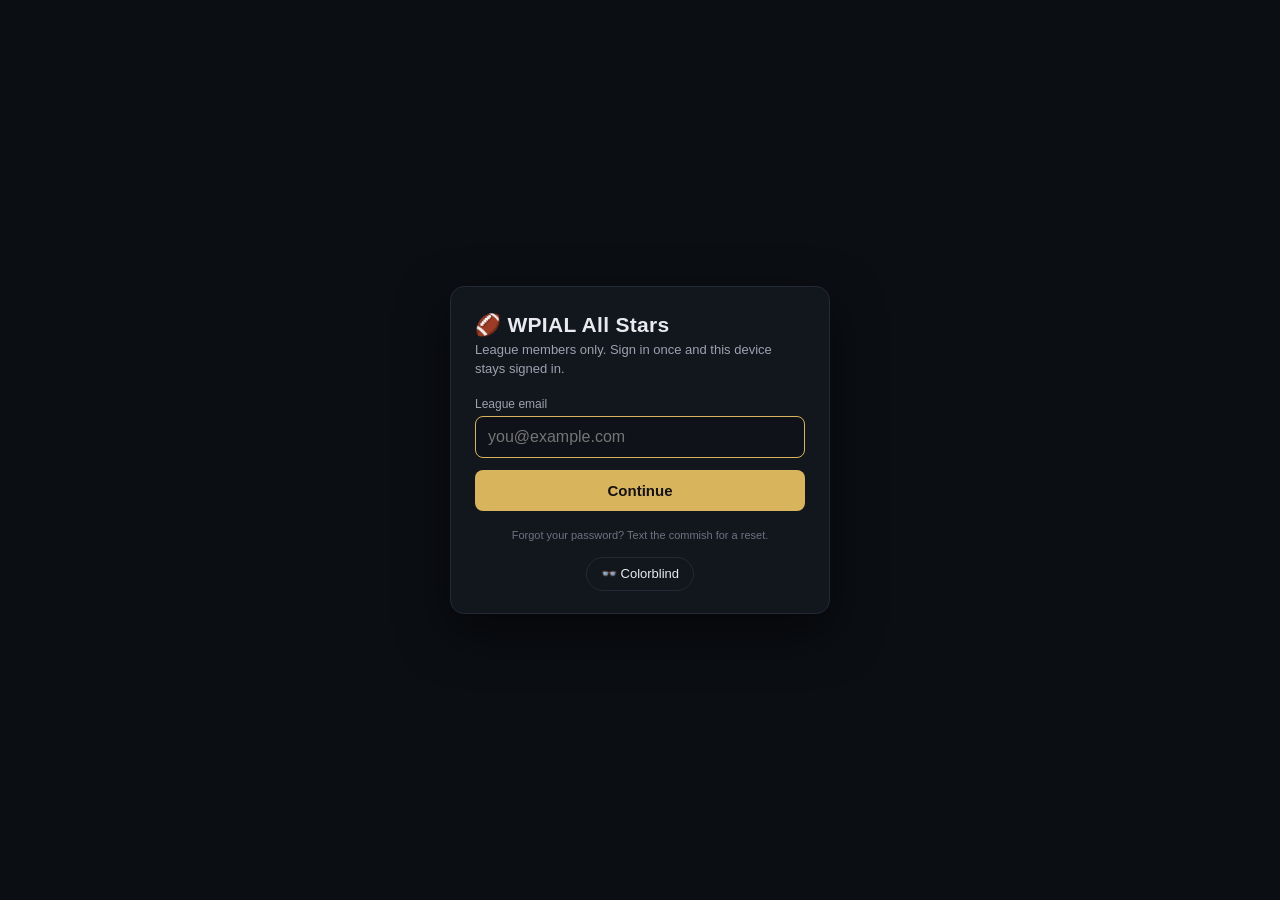
==== commit 345dcfe4: "LeageHistoryUpdated" ====
--- a/board.html
+++ b/board.html
@@ -606,7 +606,7 @@
 
   <div class="card">
     <h3>Year-by-year champion / runner-up / third</h3>
-    <table style="width:100%;border-collapse:collapse;font-size:13px;">
+    <table id="yby-table" style="width:100%;border-collapse:collapse;font-size:13px;">
       <tr style="color:var(--muted);text-align:left;"><th style="padding:4px 8px 4px 0;">Year</th><th style="padding:4px 8px;">Champion</th><th style="padding:4px 8px;">2nd</th><th style="padding:4px 8px;">3rd</th></tr>
       <tr><td style="padding:4px 8px 4px 0;">2025</td><td style="padding:4px 8px;">Return of The Mac</td><td style="padding:4px 8px;">Mean Machine</td><td style="padding:4px 8px;">Bijan Mustard</td></tr>
       <tr><td style="padding:4px 8px 4px 0;">2024</td><td style="padding:4px 8px;">Najee Germany (now Drake Draaaake?)</td><td style="padding:4px 8px;">Bindgamer3</td><td style="padding:4px 8px;">Sydney Sweeney's Fat T!ts (now Syd Sweeney's Denim Jeans)</td></tr>
@@ -2596,6 +2596,66 @@
    reload — same listener pattern as refreshTeamCardIdentity(). Cheap: no refetch. */
 document.addEventListener('wpial-profiles', renderHistoryTable);
 
+/* ---- The two hand-written History cards, kept current from the registry ----------
+   Both are authored as static HTML on purpose: the honors, the pre-registry name chain
+   and the season-by-season podium are hand-curated and not derivable from any feed.
+   But exactly one token in each is NOT history — it is "what this franchise is called
+   today" — and that token moves whenever an owner renames in ESPN. So the markup stays
+   the source of truth for the past and the registry supplies the present.
+
+   Both passes are idempotent and re-run on 'wpial-profiles': they stash what was
+   authored in dataset the first time through and recompute from that stash after, so
+   running them twenty times is the same as running them once. */
+
+/* Lineage ribbons. The authored <b> is canon. If ESPN now reports something else, the
+   new name takes the head of the chain and canon slides in behind it. A ribbon that
+   said "· same name since 2024" stops saying so the moment the name changes. */
+function refreshLineageRibbons() {
+  document.querySelectorAll('#history .ribbon .lineage').forEach(el => {
+    if (el.dataset.canon === undefined) {
+      const b = el.querySelector('b');
+      if (!b) return;
+      el.dataset.canon = b.textContent.trim();
+      const html = el.innerHTML;
+      el.dataset.rest = html.slice(html.indexOf('</b>') + 4);
+    }
+    const canon = el.dataset.canon;
+    const display = teamDisplayName(canon) || canon;
+    const renamed = display !== canon;
+    /* "same name, all 8 seasons" is a claim a rename has just falsified. Drop it and
+       let the chain say what happened instead. */
+    const rest = (renamed && /·\s*same name/i.test(el.dataset.rest)) ? '' : el.dataset.rest;
+    el.innerHTML = '<b>' + escapeHtml(display) + '</b>' +
+      (renamed ? ' ← ' + escapeHtml(canon) : '') + rest;
+  });
+}
+
+/* Year-by-year podium. Each cell is the name that franchise played under THAT season —
+   which is history and must not move — plus, when it goes by something else now, a
+   "(now …)" tag that must. Resolving the authored name reproduces today's table
+   character for character, and picks up every future rename for free. A cell that
+   resolves to nothing is a departed franchise (2 Husky 4 Sandusky) and is left alone. */
+function refreshPodiumNames() {
+  const tbl = document.getElementById('yby-table');
+  if (!tbl) return;
+  tbl.querySelectorAll('td').forEach(td => {
+    if (td.dataset.era === undefined) {
+      /* Strip any authored "(now X)" back off to recover the season-era name. */
+      td.dataset.era = td.textContent.trim().replace(/\s*\(now .*\)$/, '');
+    }
+    const era = td.dataset.era;
+    if (!era) return;
+    const fid = (window.WPIAL_FX && WPIAL_FX.resolve(era)) || null;
+    if (!fid) return;                       // a year, a header, or a dead franchise
+    const display = teamDisplayName(era) || era;
+    td.textContent = display === era ? era : era + ' (now ' + display + ')';
+  });
+}
+
+function refreshHistoryCopy() { refreshLineageRibbons(); refreshPodiumNames(); }
+refreshHistoryCopy();
+document.addEventListener('wpial-profiles', refreshHistoryCopy);
+
 // ---- Colorblind mode (the Wadi Accessibility Initiative) ----
 // The mode itself now lives in cbmode.js and applies to every page. All this
 // page still owns is the mandatory public-shaming ceremony, registered as a hook
